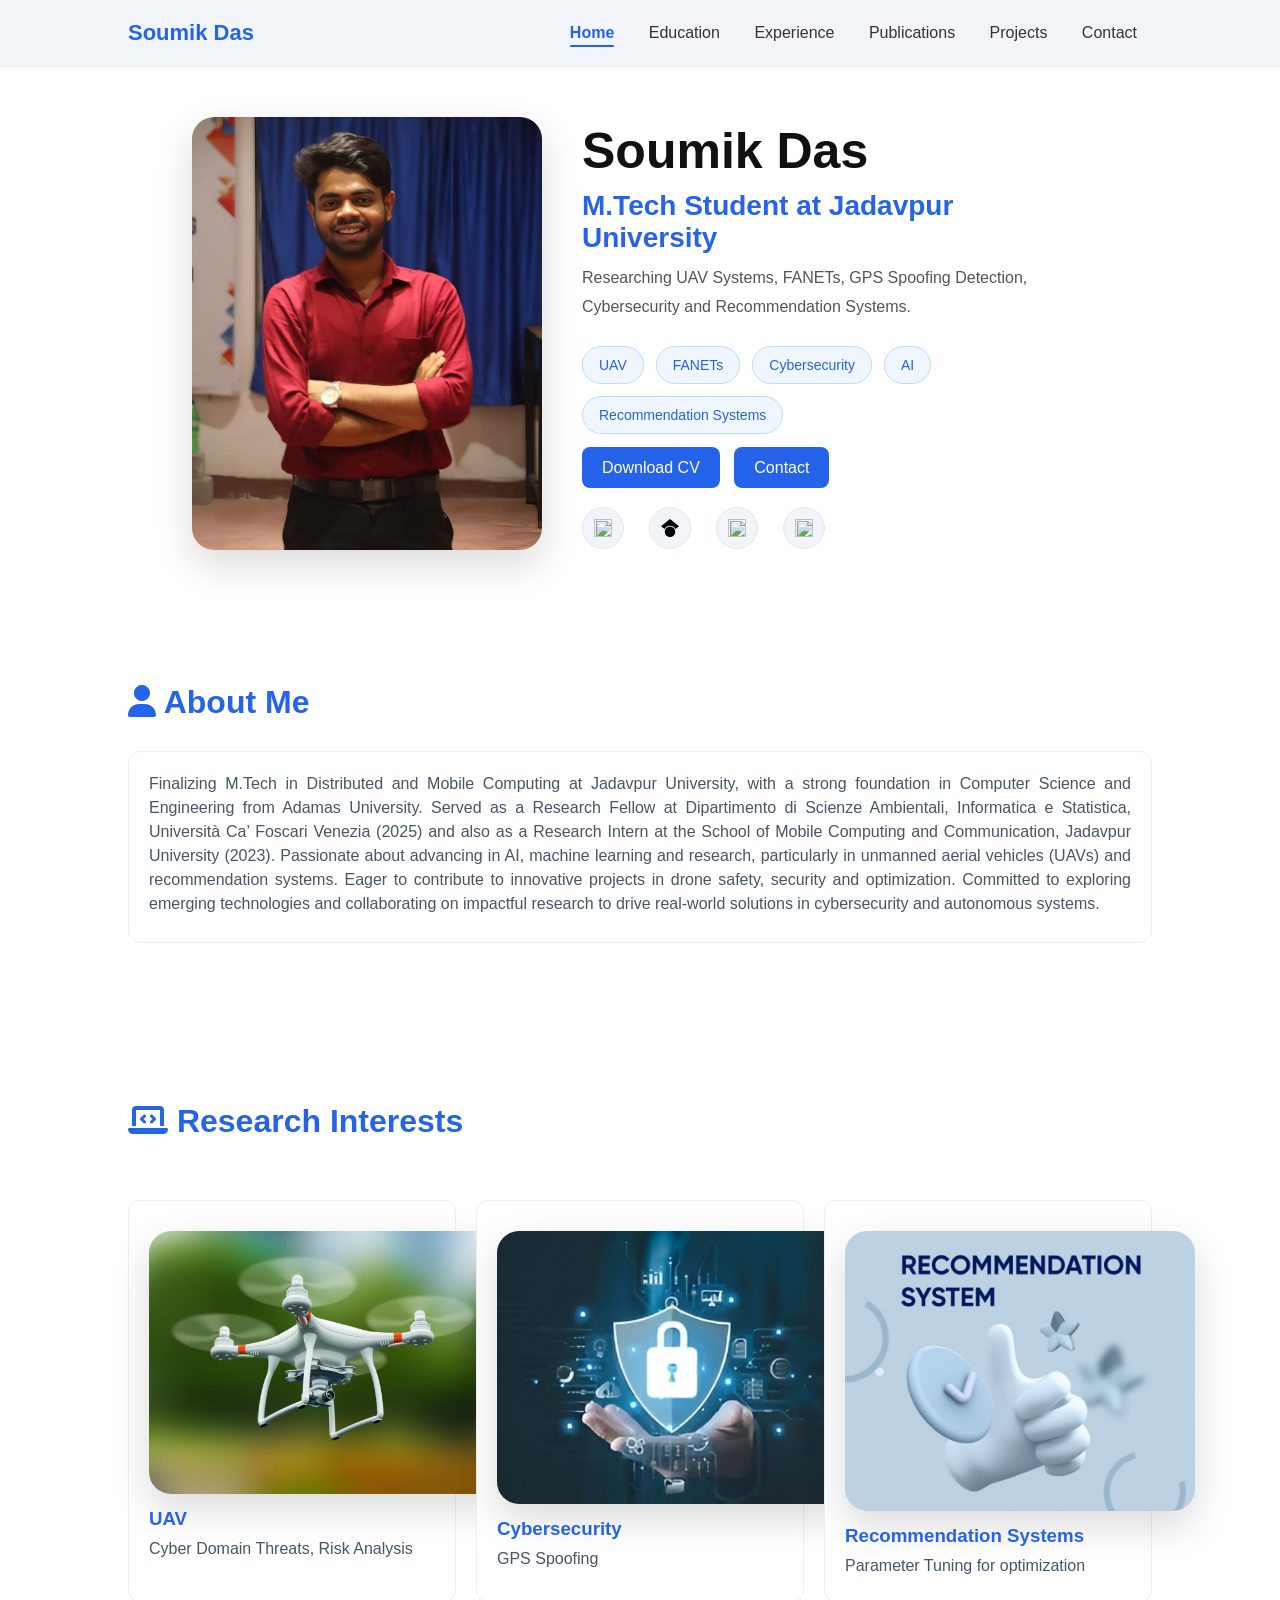
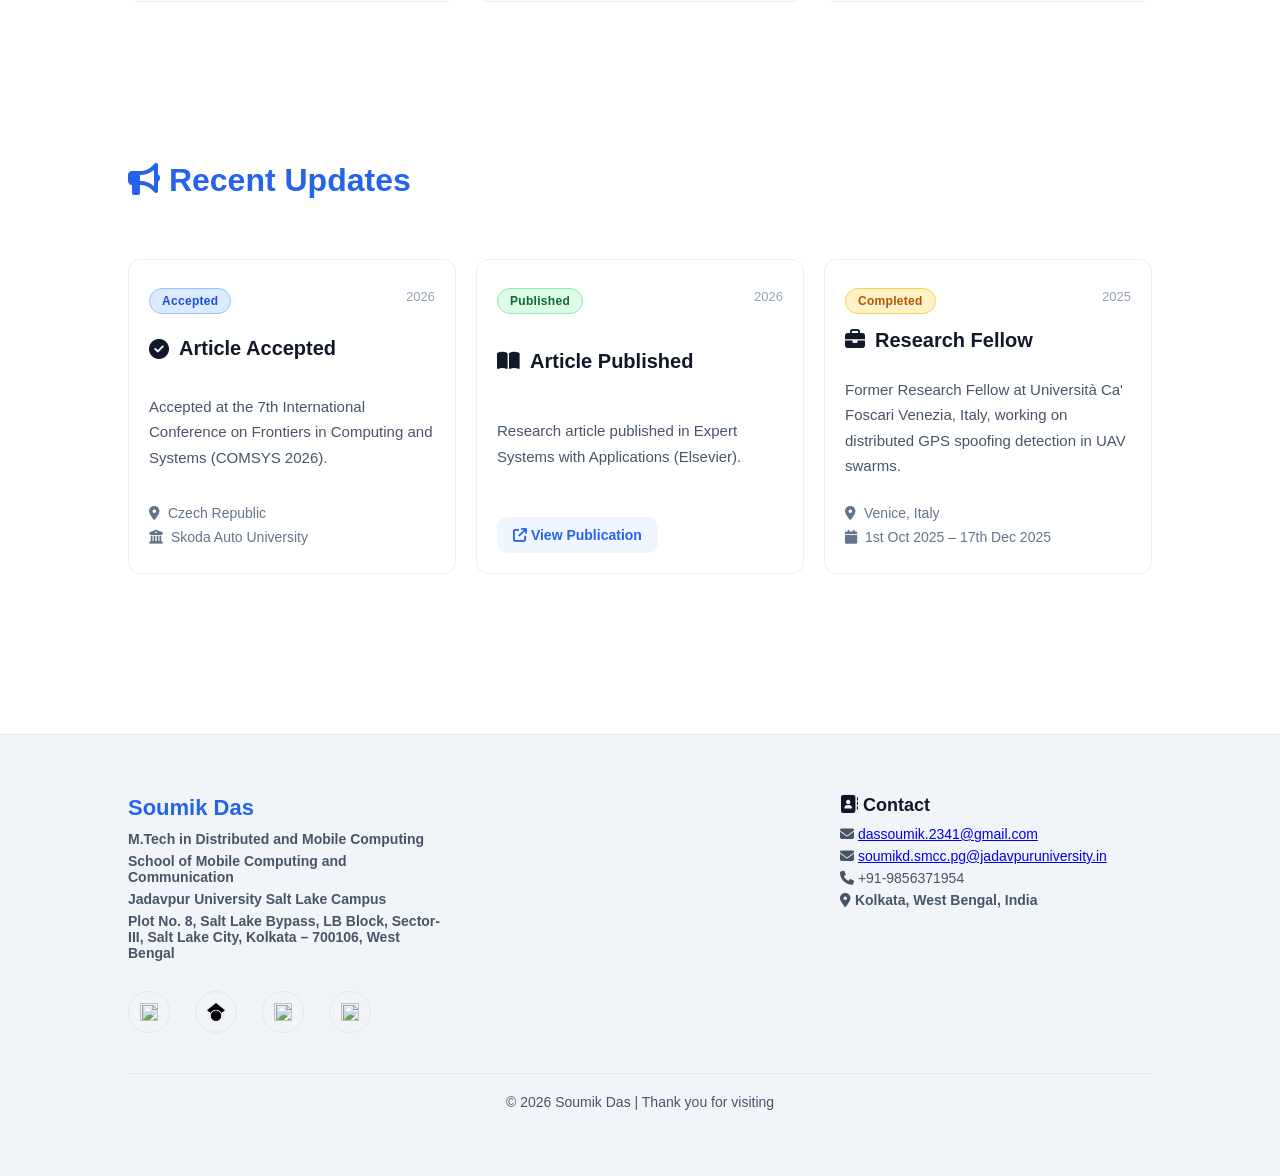
==== index.html @ 36a5b41f "Update index.html" ====
<!DOCTYPE html>
<html>
<head>
  <title>Home | Soumik Das</title>
  <link rel="stylesheet" href="style.css">
  <link rel="stylesheet" href="https://cdnjs.cloudflare.com/ajax/libs/font-awesome/6.5.2/css/all.min.css">
</head>
<body>



<nav>
  <div class="logo">Soumik Das</div>

  <!-- Hamburger -->
  <div class="hamburger" id="hamburger">
    <span></span>
    <span></span>
    <span></span>
  </div>

  <!-- Nav Links -->
  <div class="nav-links" id="navLinks">
    <a href="index.html" class="active">Home</a>
    <a href="education.html">Education</a>
    <a href="experience.html">Experience</a>
    <a href="publications.html">Publications</a>
    <a href="projects.html">Projects</a>
    <a href="contact.html">Contact</a>
  </div>
</nav>








<section class="hero">
  <div class="hero-image">
    <img src="Images/SOUMIK.jpeg" alt="IMAGE">
  </div>


  <div class="hero-text">
    <h1>Soumik Das</h1>

    <h2 class="hero-role">
      M.Tech Student at Jadavpur University
    </h2>

    <p class="hero-description">
      Researching UAV Systems, FANETs, GPS Spoofing Detection,
      Cybersecurity and Recommendation Systems.
    </p>

    <div class="hero-tags">
      <span>UAV</span>
      <span>FANETs</span>
      <span>Cybersecurity</span>
      <span>AI</span>
      <span>Recommendation Systems</span>
    </div>
    <!-- <br> -->
    <a class="btn primary" href="https://drive.google.com/file/d/1ahY45PlVmkX0dWUFSwiUEem96mVzzKE6/view?usp=drive_link" target="_blank">Download CV</a>
    <a class="btn primary" href="contact.html">Contact</a>


        <div class="social-icons">

            <a href="https://www.linkedin.com/in/soumik-das-1945b41ba" target="_blank">
              <img src="https://cdn.jsdelivr.net/gh/simple-icons/simple-icons/icons/linkedin.svg">
            </a>

            <a href="https://scholar.google.com/citations?user=dvn9dIUAAAAJ&hl=en" target="_blank">
              <img src="Images/googlescholar.svg">
            </a>

            <a href="https://orcid.org/0009-0008-9803-9275" target="_blank">
              <img src="https://cdn.jsdelivr.net/gh/simple-icons/simple-icons/icons/orcid.svg">
            </a>

            <a href="https://www.researchgate.net/profile/Soumik-Das-16?ev=prf_overview" target="_blank">
              <img src="https://cdn.jsdelivr.net/gh/simple-icons/simple-icons/icons/researchgate.svg">
            </a>

          </div>

    </div>
  </div>

</section>

<section class="section">

  <h2 class="title"><i class="fa-solid fa-user"></i> About Me</h2>

  <div class="card about-card">
    <p>
      Finalizing M.Tech in Distributed and Mobile Computing at Jadavpur University, with a strong foundation in Computer Science and Engineering from Adamas University. 
      Served as a Research Fellow at Dipartimento di Scienze Ambientali, Informatica e Statistica, Università Ca’ Foscari Venezia (2025) and also as a Research Intern at the School of Mobile Computing and Communication, Jadavpur University (2023). 
      Passionate about advancing in AI, machine learning and research, particularly in unmanned aerial vehicles (UAVs) and recommendation systems. 
      Eager to contribute to innovative projects in drone safety, security and optimization. 
      Committed to exploring emerging technologies and collaborating on impactful research to drive real-world solutions in cybersecurity and autonomous systems. 
    </p>
  </div>

</section>


<!-- RESEARCH HIGHLIGHT IMAGE SECTION -->
<section class="section">

  <h2 class="title"><i class="fa-solid fa-laptop-code"></i> Research Interests</h2>

  <div class="grid">

    <div class="card hero-image">
      <img src="Images/uav.jpg">
      <h3>UAV</h3>
      <p>Cyber Domain Threats, Risk Analysis</p>
    </div>

    <div class="card hero-image">
      <img src="Images/cybersecurity.jpg">
      <h3>Cybersecurity</h3>
      <p>GPS Spoofing</p>
    </div>

    <div class="card hero-image">
      <img src="Images/recommendation-systems-feature.jpg">
      <h3>Recommendation Systems</h3>
      <p>Parameter Tuning for optimization</p>
    </div>

  </div>

</section>


<!-- RECENT NEWS -->
<section class="section">

  <h2 class="title">
    <i class="fa-solid fa-bullhorn"></i>
    Recent Updates
  </h2>

  <div class="grid">

    <!-- ACCEPTED PAPER -->

    <div class="card update-card">

      <div class="update-top">
        <span class="status status-accepted">
          Accepted
        </span>

        <span class="update-date">
          2026
        </span>
      </div>

      <h3>
        <i class="fa-solid fa-circle-check"></i>
        Article Accepted
      </h3>

      <p class="update-text">
        Accepted at the 7th International Conference on
        Frontiers in Computing and Systems (COMSYS 2026).
      </p>

      <div class="update-meta">
        <p>
          <i class="fa-solid fa-location-dot"></i>
          Czech Republic
        </p>

        <p>
          <i class="fa-solid fa-building-columns"></i>
          Skoda Auto University
        </p>
      </div>

    </div>



    <!-- PUBLISHED PAPER -->

    <div class="card update-card">

      <div class="update-top">
        <span class="status status-published">
          Published
        </span>

        <span class="update-date">
          2026
        </span>
      </div>

      <h3>
        <i class="fa-solid fa-book-open"></i>
        Article Published
      </h3>

      <p class="update-text">
        Research article published in
        Expert Systems with Applications (Elsevier).
      </p>

      <a class="update-link"
         href="https://doi.org/10.1016/j.eswa.2026.132506"
         target="_blank">

         <i class="fa-solid fa-arrow-up-right-from-square"></i>
         View Publication

      </a>

    </div>



    <!-- RESEARCH FELLOW -->

    <div class="card update-card">

      <div class="update-top">
        <span class="status status-review">
          Completed
        </span>

        <span class="update-date">
          2025
        </span>
      </div>

      <h3>
        <i class="fa-solid fa-briefcase"></i>
        Research Fellow
      </h3>

      <p class="update-text">
        Former Research Fellow at Università Ca' Foscari Venezia, Italy,
        working on distributed GPS spoofing detection in UAV swarms.
      </p>

      <div class="update-meta">
        <p>
          <i class="fa-solid fa-location-dot"></i>
          Venice, Italy
        </p>

        <p>
          <i class="fa-solid fa-calendar"></i>
          1st Oct 2025 – 17th Dec 2025
        </p>
      </div>

    </div>

  </div>

</section>












<footer class="footer">

  <div class="footer-container">

    <!-- LEFT -->
    <div class="footer-left">
      <h3>Soumik Das</h3>
      <strong>
      <p>
        M.Tech in Distributed and Mobile Computing 
      </p>
      <p>School of Mobile Computing and Communication </p>
      <p>Jadavpur University Salt Lake Campus</p>
      <p>Plot No. 8, Salt Lake Bypass, LB Block, Sector-III, Salt Lake City, Kolkata – 700106, West Bengal</p>
      </strong>
      <div class="social-icons">

            <!-- LinkedIn -->
            <a href="https://www.linkedin.com/in/soumik-das-1945b41ba" target="_blank" title="LinkedIn">
                <img src="https://cdn.jsdelivr.net/gh/simple-icons/simple-icons/icons/linkedin.svg" width="18">
            </a>

            <!-- Google Scholar -->
            <a href="https://scholar.google.com/citations?user=dvn9dIUAAAAJ&hl=en" target="_blank" title="Google Scholar">
                <img src="Images/googlescholar.svg" width="18">
            </a>

            <!-- ORCID -->
            <a href="https://orcid.org/0009-0008-9803-9275" target="_blank" title="ORCID">
                <img src="https://cdn.jsdelivr.net/gh/simple-icons/simple-icons/icons/orcid.svg" width="18">
            </a>

            <!-- ResearchGate -->
            <a href="https://www.researchgate.net/profile/Soumik-Das-16?ev=prf_overview" target="_blank" title="ResearchGate">
                <img src="https://cdn.jsdelivr.net/gh/simple-icons/simple-icons/icons/researchgate.svg" width="18">
            </a>
        </div>
    </div>



    <!-- RIGHT -->
    <div class="footer-right">
       <h4><i class="fa-solid fa-address-book"></i> Contact</h4>
      <p>
        <b><i class="fa-solid fa-envelope"></i></b> <a href="mailto:dassoumik.2341@gmail.com">dassoumik.2341@gmail.com</a>         
      </p>
      <p>
        <b><i class="fa-solid fa-envelope"></i></b> <a href="mailto:soumikd.smcc.pg@jadavpuruniversity.in">soumikd.smcc.pg@jadavpuruniversity.in</a>        
      </p>
      <p><b><i class="fa-solid fa-phone"></i></b> +91-9856371954</p>
      <p><b><i class="fa-solid fa-location-dot"></i> Kolkata, West Bengal, India</b></p>
    </div>

  </div>

  <div class="footer-bottom">
    <p>© 2026 Soumik Das | Thank you for visiting</p>
  </div>

</footer>


<script src="script.js"></script>

</body>
</html>
---- style.css ----
*{
  margin:0;
  padding:0;
  box-sizing:border-box;
  font-family:'Inter',sans-serif;
}

body{
  background:#ffffff;
  color:#111;
}

html{
  scroll-behavior:smooth;
}


/* NAVBAR */

nav{
  display:flex;
  justify-content:space-between;
  align-items:center;
  padding:20px 10%;
  background:#f1f5f9;
  border-bottom:1px solid #eee;
  position:sticky;
  top:0;
  z-index:1000;
}

.logo{
  font-size:22px;
  font-weight:700;
  color:#2563eb;
}

nav a{
  margin:0 15px;
  text-decoration:none;
  color:#333;
  font-weight:500;
  position:relative;
  padding-bottom:6px;
  transition:0.3s;
}

nav a:hover{
  color:#2563eb;
}


/* ACTIVE PAGE */

nav a.active{
  color:#2563eb;
  font-weight:600;
}

/* UNDERLINE EFFECT */

nav a.active::after{
  content:'';
  position:absolute;
  left:0;
  bottom:0;
  width:100%;
  height:2px;
  background:#2563eb;
  border-radius:5px;
}




/* HERO */

.hero{
  display:flex;
  align-items:center;
  justify-content:space-between;
  padding:50px 15%;
  gap:40px;
}

/* HERO IMAGE */

.hero-image img{
  width:350px;
  border-radius:22px;
  box-shadow:0 15px 40px rgba(0,0,0,0.15);
  transition:0.4s;
}

.hero-image img:hover{
  transform:scale(1.02);
}


/* HERO IMPROVEMENTS */

.hero-role{
  color:#2563eb;
  margin:10px 0 15px;
  font-size:28px;
}

.hero-description{
  max-width:650px;
  color:#475569;
  line-height:1.8;
  margin-bottom:25px;
  font-size:16px;
}

/* RESEARCH TAGS */

.hero-tags{
  display:flex;
  flex-wrap:wrap;
  gap:12px;
  margin:25px 0;
}

.hero-tags span{
  background:#eff6ff;
  color:#2563eb;
  padding:10px 16px;
  border-radius:30px;
  font-size:14px;
  font-weight:500;
  border:1px solid #bfdbfe;
  transition:0.3s;
}

.hero-tags span:hover{
  background:#2563eb;
  color:white;
  transform:translateY(-2px);
}







/* cards images consistency */

.about-card p{
  text-align:justify;
  line-height:1.5;
  color:#475569;
  font-size:16px;
}



.card img{
  margin-bottom:10px;
  margin-top: 10px;
}
.hero h1{
  font-size:50px;
  color:#111;
}

.hero h2{
  color:#2563eb;
  margin:10px 0;
}

.hero p{
  max-width:500px;
  color:#555;
  margin-bottom:20px;
}

.btn{
  padding:12px 20px;
  border-radius:8px;
  text-decoration:none;
  margin-right:10px;
  width: fit-content;
}


.btn-send{
    
  margin-left: 15px;
}

.primary{
  background:#2563eb;
  color:#fff;
}

.secondary{
  border:2px solid #2563eb;
  color:#2563eb;
}

/* SECTIONS */

.section{
  padding:80px 10%;
}

.title{
  font-size:32px;
  margin-bottom:30px;
  color:#2563eb;
}

/* CARDS */

.grid{
  display:grid;
  grid-template-columns:repeat(auto-fit,minmax(250px,1fr));
  gap:20px;
}

.card{
  margin-top: 30px;
  padding:20px;
  border:1px solid #eee;
  border-radius:12px;
  background:#fff;
  transition:0.3s;
  position:relative;
  z-index:1;
  width: auto;
}

.card:hover{
  box-shadow:0 10px 30px rgba(0,0,0,0.08);
  transform:translateY(-5px);
  z-index:2; /* keeps hover above siblings but below navbar */
}

.card h2{
  color:#111;
  margin-bottom:8px;
}

.card h3{
  color:#2563eb;
  margin-bottom:10px;
}

.card p{
  margin-bottom:6px;
  color:#475569;
}

.card ul li{
  margin-bottom:5px;
}

.card a{
  display:inline-block;
  margin-top:6px;
  text-decoration:none;
  font-size:14px;
}

.card a:hover{
  text-decoration:underline;
}






/* COLLAPSIBLE EDUCATION DETAILS */

.edu-details{
  margin-top:15px;
}

.collapse-btn{
  width:100%;
  background:#f8fafc;
  border:1px solid #e2e8f0;
  border-radius:10px;
  padding:14px 18px;
  cursor:pointer;
  font-size:15px;
  font-weight:600;
  color:#2563eb;

  display:flex;
  justify-content:space-between;
  align-items:center;

  transition:0.3s;
}

.collapse-btn:hover{
  background:#eff6ff;
}

.collapse-content{
  display:none;
  margin-top:12px;
  padding:18px;
  border:1px solid #e2e8f0;
  border-radius:12px;
  background:#ffffff;
  line-height:1.8;
}

.collapse-content p{
  margin-bottom:12px;
  color:#475569;
}













/* RESEARCH METRICS */

.metrics-bar{
  display:grid;
  grid-template-columns:repeat(auto-fit,minmax(180px,1fr));
  gap:20px;
  margin-bottom:40px;
}

.metric-card{
  background:#ffffff;
  border:1px solid #e5e7eb;
  border-radius:14px;
  padding:30px 20px;
  text-align:center;
  transition:0.3s;
}

.metric-card:hover{
  transform:translateY(-5px);
  box-shadow:0 10px 30px rgba(0,0,0,0.08);
}

.metric-card h2{
  font-size:36px;
  color:#2563eb;
  margin-bottom:10px;
}

.metric-card p{
  color:#475569;
  font-size:15px;
  font-weight:500;
}


/* METRICS TITLE */

.metrics-title{
  font-size:28px;
  color:#2563eb;
  margin-bottom:25px;
  display:flex;
  align-items:center;
  gap:10px;
}

.metrics-title i{
  font-size:24px;
}








/* FOOTER */

.footer{
  background:#f1f5f9; /* soft academic grey-blue */
  border-top:1px solid #e2e8f0;
  padding:60px 10%;
  margin-top:80px;
}

.footer-container{
  display:grid;
  grid-template-columns:repeat(auto-fit,minmax(250px,1fr));
  gap:400px;
}

.footer h3{
  font-size:22px;
  color:#2563eb;
  margin-bottom:10px;
}

.footer h4{
  font-size:18px;
  margin-bottom:10px;
  color:#0f172a;
}

.footer p{
  color:#475569;
  margin-bottom:6px;
  font-size:14px;
}

/* SOCIAL ICONS */

.social-icons{
  display:flex;
  gap:15px;
  margin-top:30px;
}

.social-icons a{
  display:inline-flex;
  align-items:center;
  justify-content:center;
  width:42px;
  height:42px;
  border-radius:50%;
  background:#f1f5f9;
  margin-right:10px;
  transition:0.3s;
}

.social-icons a:hover{
  transform:translateY(-4px);
  background:#e2e8f0;
}

.social-icons img{
  width:18px;
  height:18px;
  filter: grayscale(20%);
}


/* BOTTOM BAR */

.footer-bottom{
  text-align:center;
  margin-top:40px;
  padding-top:20px;
  border-top:1px solid #e2e8f0;
  color:#64748b;
  font-size:13px;
}




/* =======================
   CONTACT PAGE LAYOUT (FULL HEIGHT FIXED)
======================= */

.contact-grid{
  display:grid;
  grid-template-columns:1fr 2fr;
  gap:40px;

  /* 🔥 FIX: full page coverage */
  width:100%;
  min-height:calc(100vh - 140px);
  align-items:stretch;
}

/* LEFT PANEL */
.contact-left{
  background:#f8fafc;
  padding:20px;
  border-radius:12px;
  border:1px solid #e5e7eb;
  height:100%;
}

.contact-left h2{
  color:#2563eb;
  margin-bottom:20px;
}

.contact-left h3{
  margin-top:25px;
  margin-bottom:10px;
  color:#0f172a;
}

.contact-left p{
  margin-bottom:8px;
  color:#475569;
  font-size:14px;
}

/* RIGHT PANEL */
.contact-right{
  height:100%;
  display:flex;
  flex-direction:column;
}

.contact-right h2{
  color:#2563eb;
  margin-bottom:15px;
}

/* FORM BOX */
.form-box{
  background: #f8fafc;
  border:1px solid #e5e7eb;
  border-radius:12px;
  overflow:hidden;
  box-shadow:0 10px 30px rgba(0,0,0,0.05);
  padding: 20px;
  /* 🔥 FIX: full height alignment */
  flex:1;
  min-height:650px;
}

.form-box iframe{
  width:100%;
  height:100%;
  border:none;
}

/* =======================
   SOCIAL ICONS (GLOBAL FIX)
======================= */

.social-icons{
  display:flex;
  gap:15px;
  margin-top:30px;
  flex-wrap:wrap;
}

.social-icons a{
  display:inline-flex;
  align-items:center;
  justify-content:center;
  width:42px;
  height:42px;
  border-radius:50%;
  background:#f1f5f9;
  transition:0.3s;
  border:1px solid #e2e8f0;
}

.social-icons a:hover{
  transform:translateY(-4px);
  background:#e2e8f0;
}

.social-icons img{
  width:18px;
  height:18px;
  filter: grayscale(20%);
}








ol li{
  margin-bottom:15px;
}

ol li b{
  color:#111;
}

ol li i{
  color:#0f172a;
}













/* CONTACT FORM */

.contact-form{
  display:flex;
  flex-direction:column;
  gap:18px;
}

.form-group{
  display:flex;
  flex-direction:column;
  padding: 15px;
}

.form-group label{
  margin-bottom:8px;
  font-weight:500;
  color:#111827;
}

.form-group input,
.form-group textarea{
  padding:14px;
  border:1px solid #d1d5db;
  border-radius:10px;
  font-size:14px;
  outline:none;
  transition:0.3s;
  background:#fff;
}

.form-group input:focus,
.form-group textarea:focus{
  border-color:#2563eb;
  box-shadow:0 0 0 3px rgba(37,99,235,0.1);
}

textarea{
  resize:none;
}



/* THANK YOU PAGE */

.thankyou-section{
  min-height:80vh;
  display:flex;
  align-items:center;
  justify-content:center;
}

.thankyou-card{
  background:#ffffff;
  border:1px solid #e5e7eb;
  border-radius:18px;
  padding:60px 40px;
  text-align:center;
  max-width:600px;
  width:100%;
  box-shadow:0 10px 30px rgba(0,0,0,0.06);
}

.thankyou-card i{
  font-size:70px;
  color:#2563eb;
  margin-bottom:20px;
}

.thankyou-card h1{
  font-size:36px;
  margin-bottom:15px;
  color:#111827;
}

.thankyou-card p{
  color:#475569;
  line-height:1.8;
  margin-bottom:30px;
}








/* PUBLICATION STATUS BADGES */

.status{
  display:inline-block;
  margin-top:8px;
  padding:5px 12px;
  border-radius:20px;
  font-size:12px;
  font-weight:600;
  letter-spacing:0.3px;
}



/* Published */
.status-published{
  background:#dcfce7;
  color:#166534;
  border:1px solid #86efac;
}

/* Accepted */
.status-accepted{
  background:#dbeafe;
  color:#1d4ed8;
  border:1px solid #93c5fd;
}

/* Under Review */
.status-review{
  background:#fef3c7;
  color:#b45309;
  border:1px solid #fcd34d;
}

/* Rejected / Optional */
.status-rejected{
  background:#fee2e2;
  color:#b91c1c;
  border:1px solid #fca5a5;
}









/* RECENT UPDATE CARDS */

.update-card{
  display:flex;
  flex-direction:column;
  justify-content:space-between;
  gap:15px;
}

.update-top{
  display:flex;
  justify-content:space-between;
  align-items:center;
}

.update-date{
  font-size:13px;
  color:#94a3b8;
  font-weight:500;
}

.update-card h3{
  display:flex;
  align-items:center;
  gap:10px;
  color:#111827;
  font-size:20px;
}

.update-text{
  color:#475569;
  line-height:1.7;
  font-size:15px;
}

.update-meta{
  margin-top:5px;
}

.update-meta p{
  display:flex;
  align-items:center;
  gap:8px;
  margin-bottom:8px;
  color:#64748b;
  font-size:14px;
}

.update-link{
  display:inline-flex;
  align-items:center;
  gap:8px;
  width:fit-content;
  margin-top:10px;
  padding:10px 16px;
  border-radius:10px;
  background:#eff6ff;
  color:#2563eb;
  font-weight:600;
  text-decoration:none;
  transition:0.3s;
}

.update-link:hover{
  background:#2563eb;
  color:white;
}



















/* =========================================
   RESPONSIVE NAVBAR + HAMBURGER
========================================= */

.hamburger{
  display:none;
  flex-direction:column;
  cursor:pointer;
  gap:5px;
  z-index:2000;
}

.hamburger span{
  width:28px;
  height:3px;
  background:#111;
  border-radius:10px;
  transition:0.3s;
}

/* ANIMATION */

.hamburger.active span:nth-child(1){
  transform:rotate(45deg) translate(5px, 6px);
}

.hamburger.active span:nth-child(2){
  opacity:0;
}

.hamburger.active span:nth-child(3){
  transform:rotate(-45deg) translate(5px, -6px);
}



/* =========================================
   MOBILE VIEW
========================================= */

/* @media(max-width: 1100px){

  nav{
    padding:18px 6%;
  }

  .hamburger{
    display:flex;
  }

  .nav-links{
    position:absolute;
    top:100%;
    left:0;
    width:100%;
    background:#ffffff;

    display:flex;
    flex-direction:column;
    align-items:center;
    gap:25px;

    padding:30px 0;

    border-top:1px solid #e5e7eb;
    box-shadow:0 10px 30px rgba(0,0,0,0.08);

    opacity:0;
    visibility:hidden;
    transform:translateY(-15px);

    transition:0.3s;
  }

  .nav-links.active{
    opacity:1;
    visibility:visible;
    transform:translateY(0);
  }

  .nav-links a{
    margin:0;
    font-size:16px;
  }



  /* HERO SECTION */

  /* .hero{
    flex-direction:column;
    text-align:center;
    padding:50px 8%;
  }

  .hero-image img{
    width:280px;
  }

  .hero h1{
    font-size:38px;
  }

  .hero-role{
    font-size:22px;
  }

  .hero-description{
    max-width:100%;
  }

  .hero-tags{
    justify-content:center;
  }

  .social-icons{
    justify-content:center;
  } */



  /* SECTION */

  /* .section{
    padding:60px 8%;
  }

  .title{
    font-size:28px;
  } */



  /* CONTACT PAGE */

  /* .contact-grid{
    grid-template-columns:1fr;
  }

  .form-box{
    min-height:500px;
  } */



  /* FOOTER */

  /* .footer{
    padding:50px 8%;
  }

  .footer-container{
    gap:200px;
  }



  .grid{
  display: flex;
  flex-direction: column;
  grid-template-columns:repeat(auto-fit,minmax(250px,1fr));
  gap:20px;
 } */

/* } */



/* =========================================
   SMALL MOBILE DEVICES
========================================= */

/* @media(max-width: 576px){

  .hero-image img{
    width:220px;
  }

  .hero h1{
    font-size:32px;
  }

  .hero-role{
    font-size:18px;
  }

  .btn{
    display:block;
    width:100%;
    margin-bottom:12px;
    text-align:center;
  }

  .hero-tags span{
    font-size:12px;
    padding:8px 14px;
  }

  .card{
    padding:18px;
  }

  .title{
    font-size:24px;
  }

} */
 













/* =========================================
   MOBILE VIEW
========================================= */

@media(max-width: 1100px){

  /* NAVBAR */

  nav{
    padding:18px 6%;
  }

  .hamburger{
    display:flex;
  }

  .nav-links{
    position:absolute;
    top:100%;
    left:0;
    width:100%;
    background:#ffffff;

    display:flex;
    flex-direction:column;
    align-items:center;
    gap:25px;

    padding:30px 0;

    border-top:1px solid #e5e7eb;
    box-shadow:0 10px 30px rgba(0,0,0,0.08);

    opacity:0;
    visibility:hidden;
    transform:translateY(-15px);

    transition:0.3s;
  }

  .nav-links.active{
    opacity:1;
    visibility:visible;
    transform:translateY(0);
    background-color:#f1f5f9;
  }

  .nav-links a{
    margin:0;
    font-size:25px;
  }

  .logo{
    font-size:40px;
  }



  /* HERO SECTION */

  .hero{
    flex-direction:column;
    text-align:center;
    padding:50px 8%;
  }

  .hero-image img{
    width: 500px;
    max-width:100%;
  }

  .hero h1{
    font-size:50px;
  }

  .hero-role{
    font-size:30px;
  }

  .hero-description{
    max-width:100%;
    font-size:18px;
    line-height:1.7;
  }

  .hero p{
    max-width:100%;
    margin-bottom:20px;
  }

  .hero-tags{
    justify-content:center;
    gap:10px;
  }

  .hero-tags span{
    font-size:16px;
    padding:8px 14px;
  }


  body h3,a{
    font-size: 20px;
  }

 .card p, .section p{
  font-size: 20px;
 }



  /* SOCIAL ICONS */

  .social-icons{
    justify-content:center;
    gap:18px;
    flex-wrap:wrap;
  }

  .social-icons a{
    width:58px;
    height:58px;
  }

  .social-icons img{
    width:28px;
    height:28px;
  }



  /* BUTTONS */

  .btn{
    margin-bottom:12px;
    text-align:center;
  }



  /* SECTIONS */

  .section{
    padding:60px 8%;
  }

  .title{
    font-size:28px;
  }



  /* GRID */

  .grid{
    display:flex;
    flex-direction:column;
    gap:20px;
  }


  .card img{
    width: 100%;
  }



  /* CONTACT PAGE */

  .contact-grid{
    /* grid-template-columns:1fr; */
    min-height: fit-content;
    display: flex;
    flex-direction: column;
    gap:30px;
  }

  .form-box{
    min-height:500px;
  }



  /* FOOTER */

  .footer{
    padding:50px 8%;
  }

  .footer-container{
    grid-template-columns:1fr;
    gap:30px;
  }

  .footer h3{
    font-size:24px;
  }

  .footer h4{
    font-size:20px;
  }

  .footer p{
    font-size:18px;
    line-height:1.7;
  }


  .footer-bottom{
    margin-top:30px;
    text-align:center;
  }

  .contact-left{
    height: max-content;
  }

}
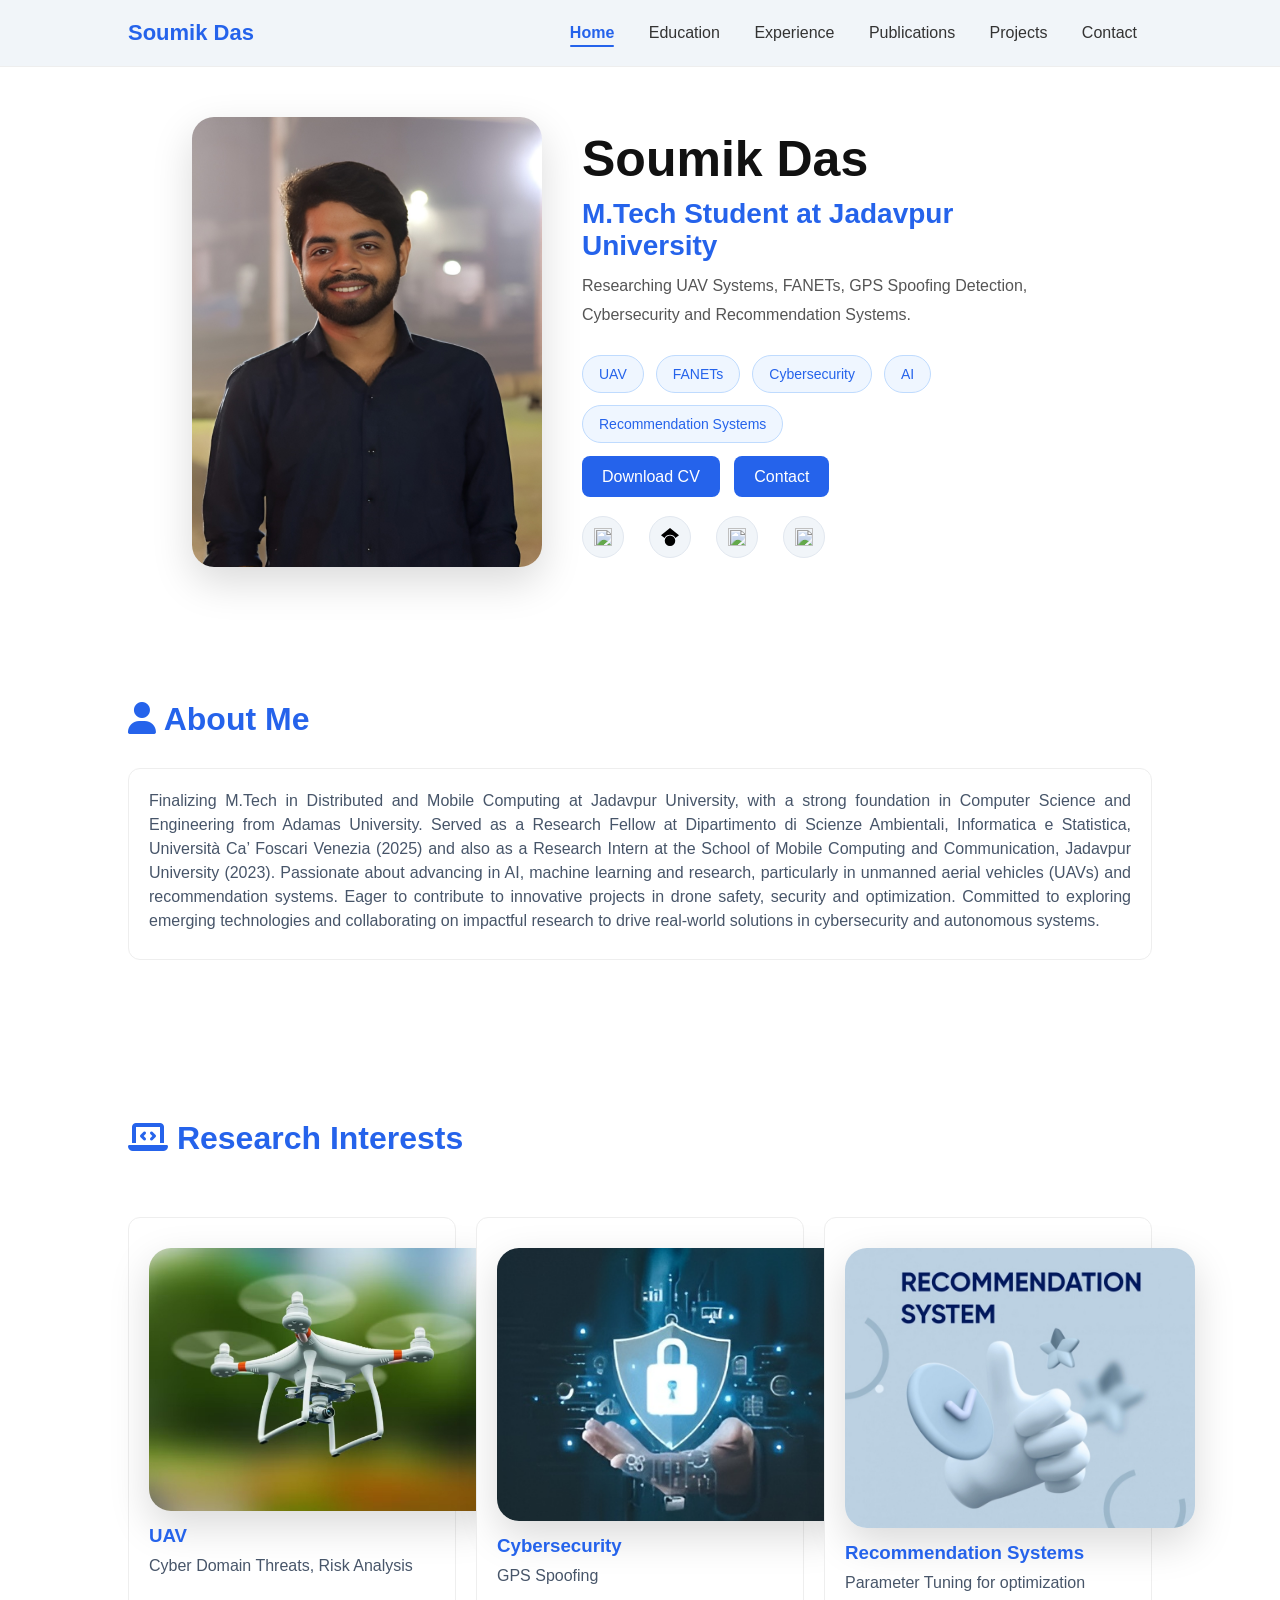
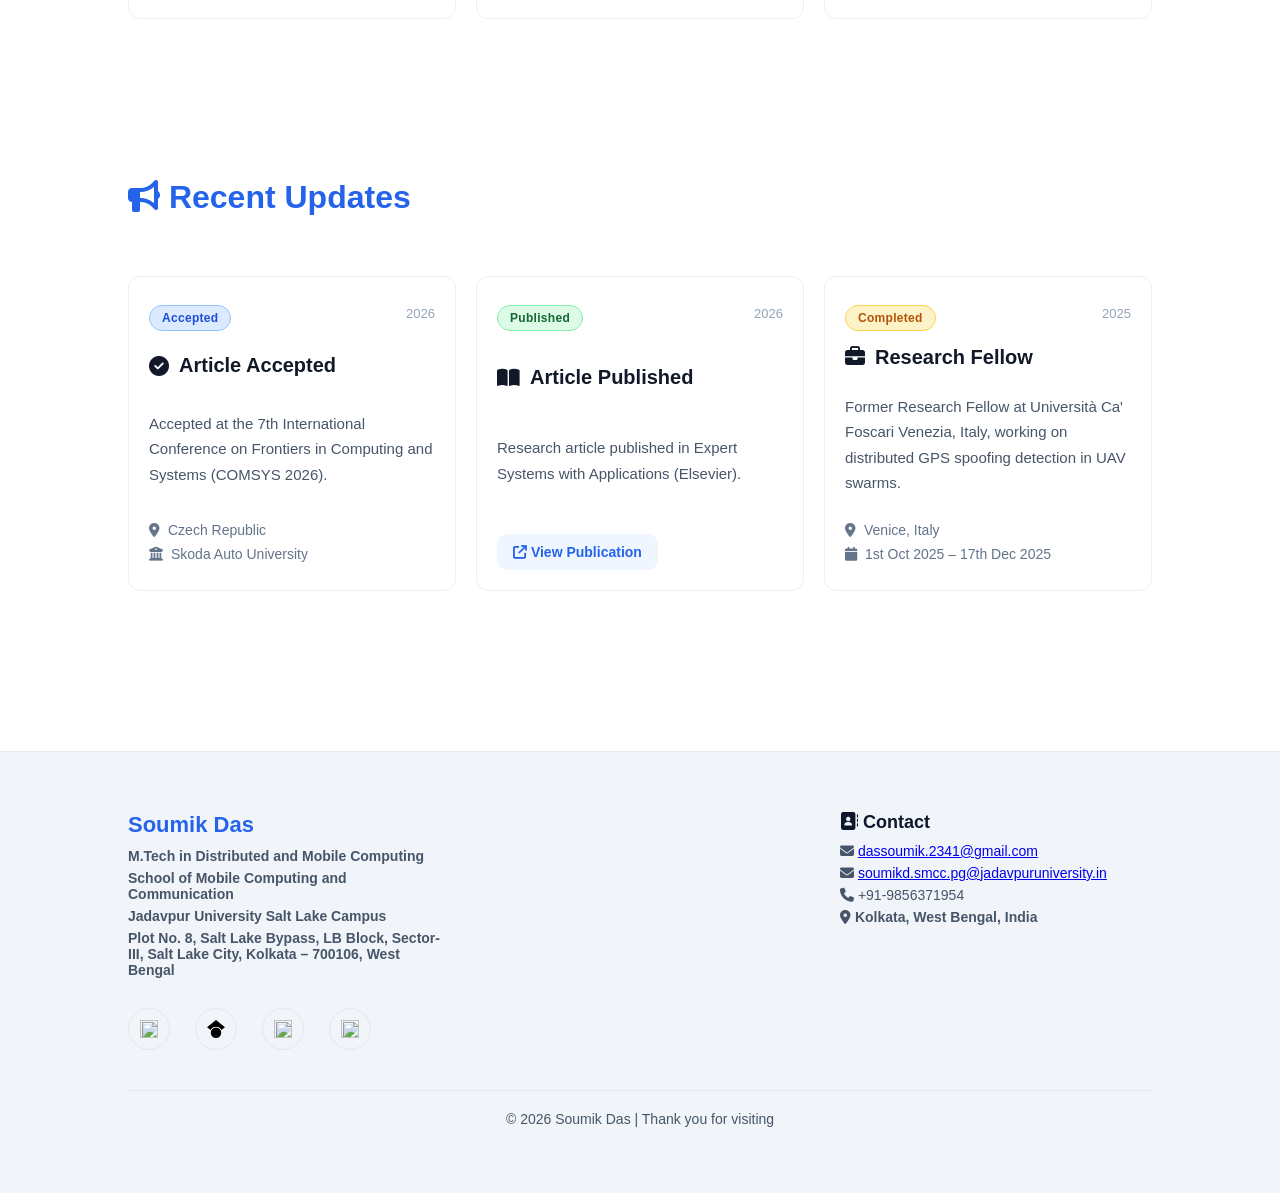
==== commit 5bda27b7: "Update index.html" ====
--- a/index.html
+++ b/index.html
@@ -39,7 +39,7 @@
 
 <section class="hero">
   <div class="hero-image">
-    <img src="Images/SOUMIK.jpeg" alt="IMAGE">
+    <img src="Images/soumik_img.jpg" alt="IMAGE">
   </div>
 
 
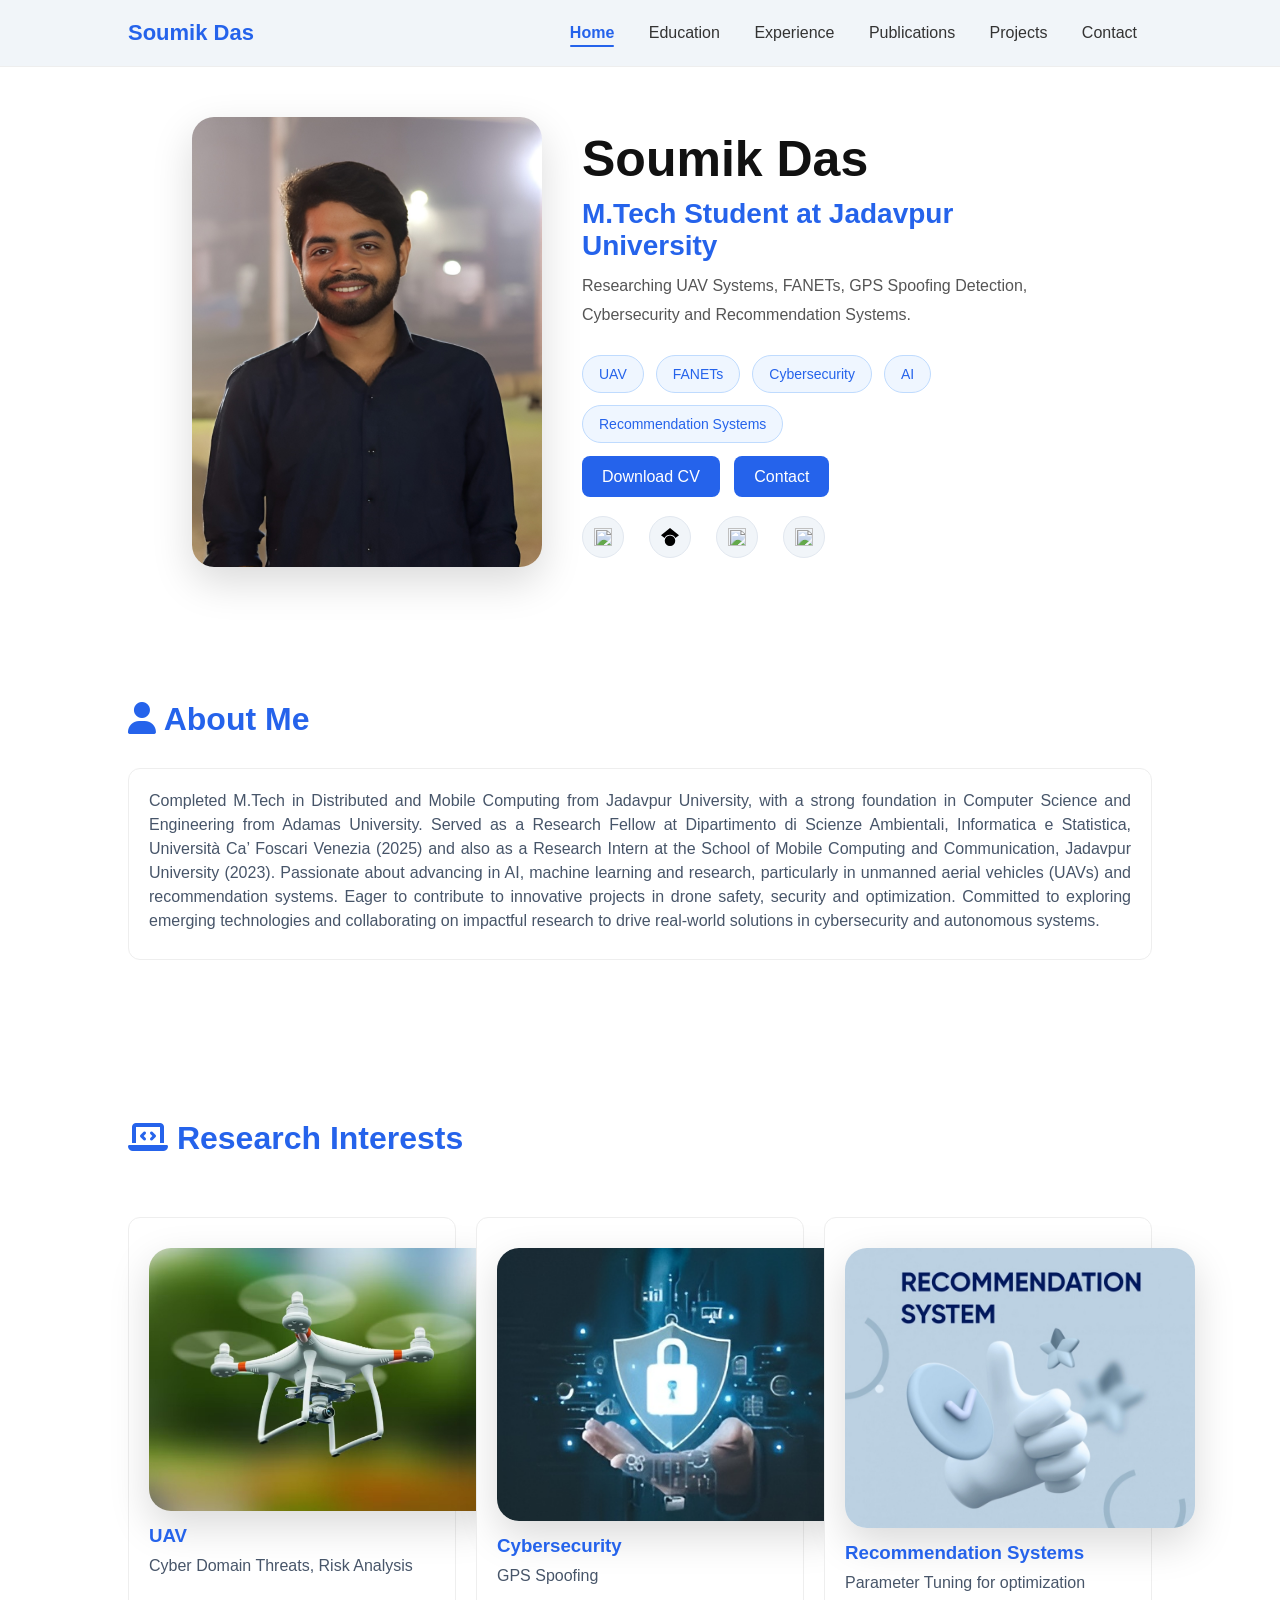
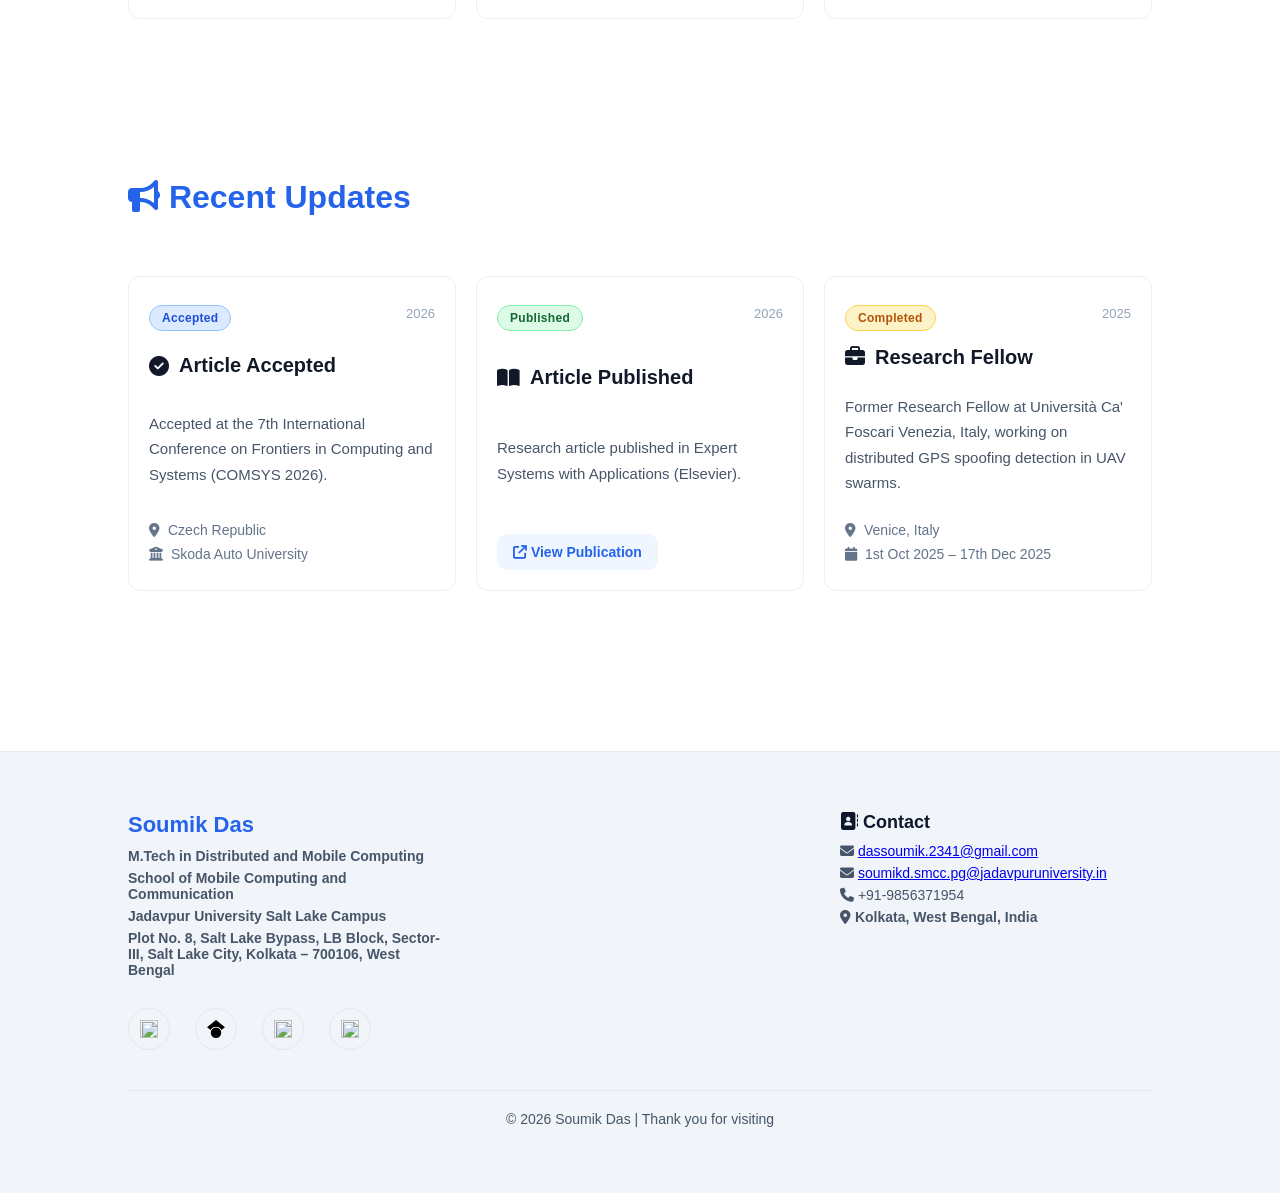
==== commit ec67ef45: "Update index.html" ====
--- a/index.html
+++ b/index.html
@@ -98,7 +98,7 @@
 
   <div class="card about-card">
     <p>
-      Finalizing M.Tech in Distributed and Mobile Computing at Jadavpur University, with a strong foundation in Computer Science and Engineering from Adamas University. 
+      Completed M.Tech in Distributed and Mobile Computing from Jadavpur University, with a strong foundation in Computer Science and Engineering from Adamas University. 
       Served as a Research Fellow at Dipartimento di Scienze Ambientali, Informatica e Statistica, Università Ca’ Foscari Venezia (2025) and also as a Research Intern at the School of Mobile Computing and Communication, Jadavpur University (2023). 
       Passionate about advancing in AI, machine learning and research, particularly in unmanned aerial vehicles (UAVs) and recommendation systems. 
       Eager to contribute to innovative projects in drone safety, security and optimization. 
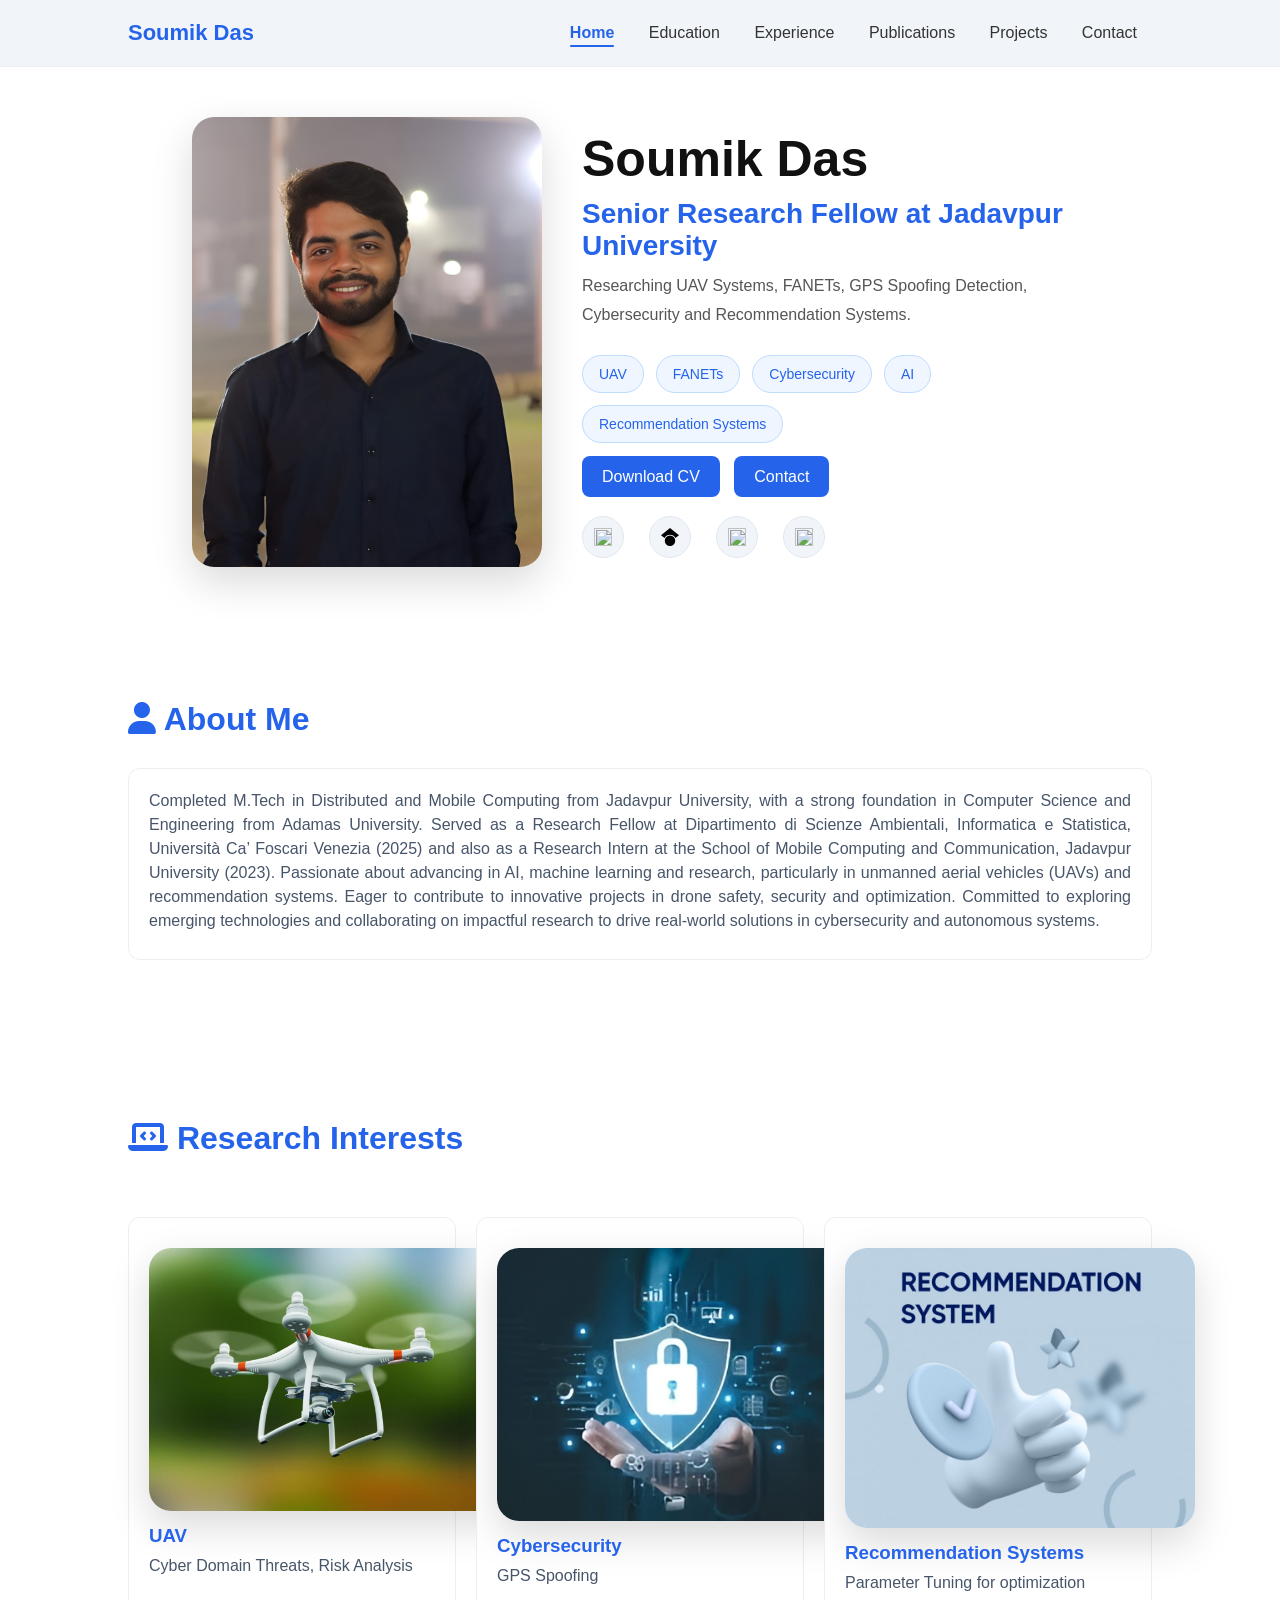
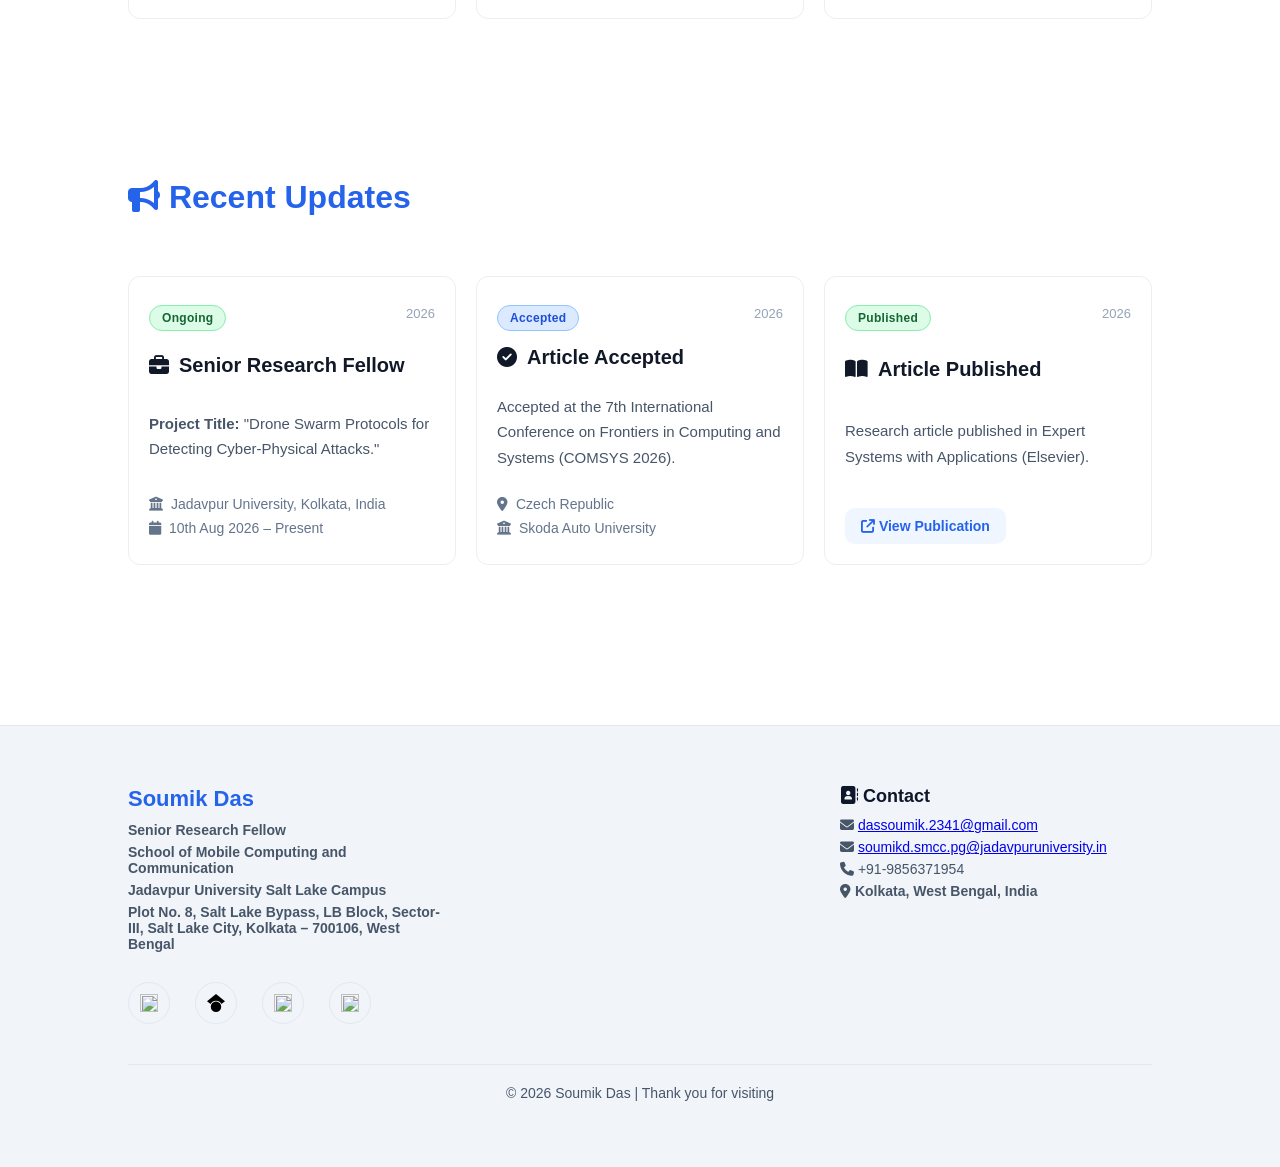
==== commit 537161fe: "Update index.html" ====
--- a/index.html
+++ b/index.html
@@ -47,7 +47,7 @@
     <h1>Soumik Das</h1>
 
     <h2 class="hero-role">
-      M.Tech Student at Jadavpur University
+      Senior Research Fellow at Jadavpur University
     </h2>
 
     <p class="hero-description">
@@ -63,7 +63,7 @@
       <span>Recommendation Systems</span>
     </div>
     <!-- <br> -->
-    <a class="btn primary" href="https://drive.google.com/file/d/1ahY45PlVmkX0dWUFSwiUEem96mVzzKE6/view?usp=drive_link" target="_blank">Download CV</a>
+    <a class="btn primary" href="https://drive.google.com/file/d/1yKjWNXrWvejfSBmdBpAhlICGBJGS-5mn/view?usp=drive_link" target="_blank">Download CV</a>
     <a class="btn primary" href="contact.html">Contact</a>
 
 
@@ -149,6 +149,52 @@
 
   <div class="grid">
 
+  
+
+      <!-- RESEARCH FELLOW -->
+
+    <div class="card update-card">
+
+      <div class="update-top">
+        <span class="status status-published">
+          Ongoing
+        </span>
+
+        <span class="update-date">
+          2026
+        </span>
+      </div>
+
+      <h3>
+        <i class="fa-solid fa-briefcase"></i>
+        Senior Research Fellow
+      </h3>
+
+      <p class="update-text">
+        <b>Project Title:</b> "Drone Swarm Protocols for Detecting Cyber-Physical Attacks."
+      </p>
+
+      <div class="update-meta">
+        <!-- <p>
+          <i class="fa-solid fa-location-dot"></i>
+          Kolkata, India
+        </p> -->
+
+        <p>
+          <i class="fa-solid fa-building-columns"></i>
+          Jadavpur University, Kolkata, India
+        </p>
+
+        <p>
+          <i class="fa-solid fa-calendar"></i>
+          10th Aug 2026 – Present
+        </p>
+      </div>
+
+    </div>
+
+
+
     <!-- ACCEPTED PAPER -->
 
     <div class="card update-card">
@@ -226,48 +272,11 @@
 
 
 
-    <!-- RESEARCH FELLOW -->
-
-    <div class="card update-card">
-
-      <div class="update-top">
-        <span class="status status-review">
-          Completed
-        </span>
-
-        <span class="update-date">
-          2025
-        </span>
-      </div>
-
-      <h3>
-        <i class="fa-solid fa-briefcase"></i>
-        Research Fellow
-      </h3>
-
-      <p class="update-text">
-        Former Research Fellow at Università Ca' Foscari Venezia, Italy,
-        working on distributed GPS spoofing detection in UAV swarms.
-      </p>
-
-      <div class="update-meta">
-        <p>
-          <i class="fa-solid fa-location-dot"></i>
-          Venice, Italy
-        </p>
-
-        <p>
-          <i class="fa-solid fa-calendar"></i>
-          1st Oct 2025 – 17th Dec 2025
-        </p>
-      </div>
-
-    </div>
+
 
   </div>
 
 </section>
-
 
 
 
@@ -288,7 +297,7 @@
       <h3>Soumik Das</h3>
       <strong>
       <p>
-        M.Tech in Distributed and Mobile Computing 
+        Senior Research Fellow 
       </p>
       <p>School of Mobile Computing and Communication </p>
       <p>Jadavpur University Salt Lake Campus</p>
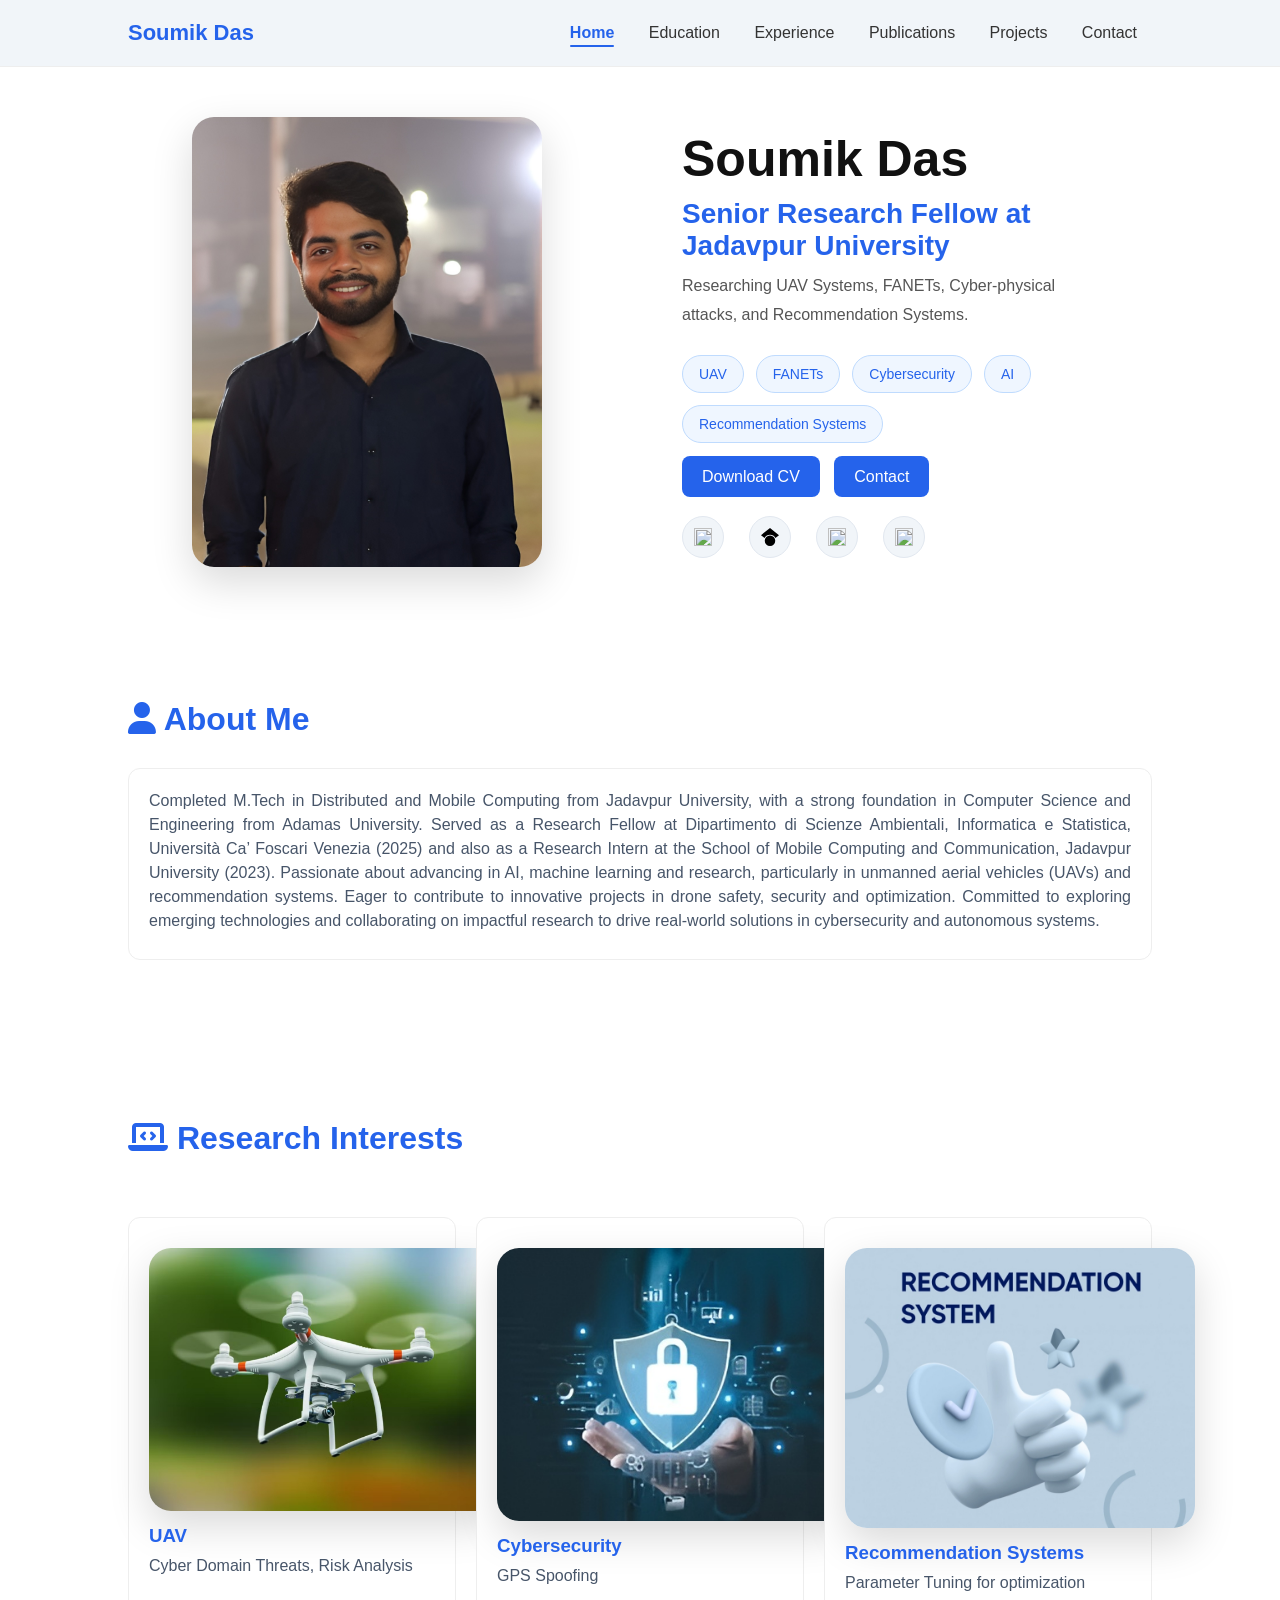
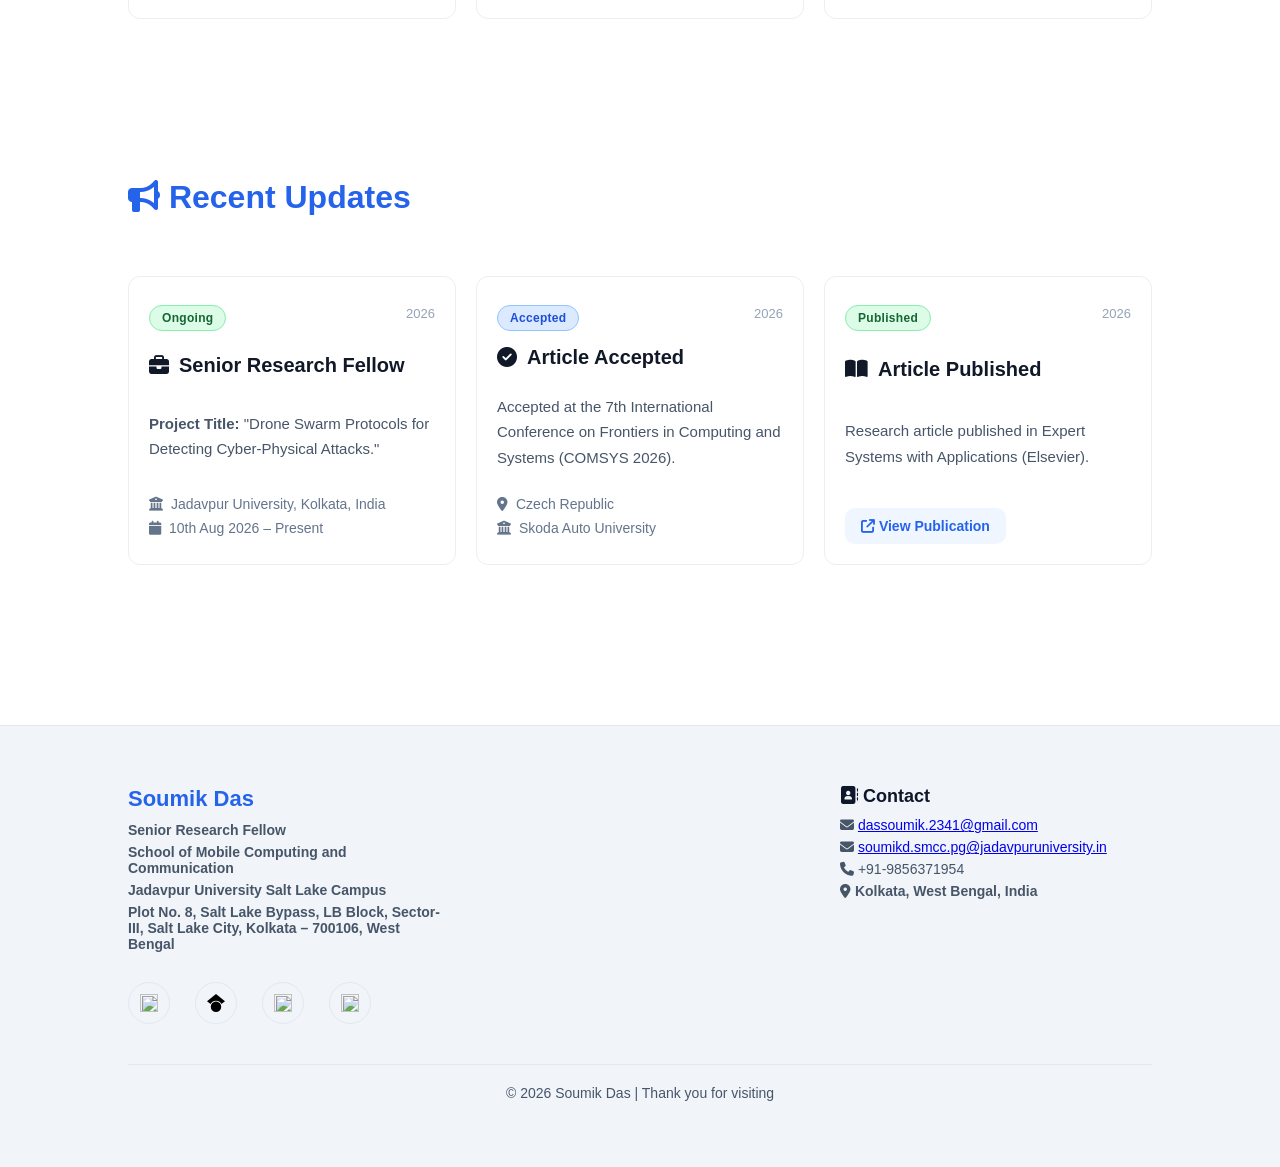
==== commit 771c48b0: "Update index.html" ====
--- a/index.html
+++ b/index.html
@@ -51,8 +51,7 @@
     </h2>
 
     <p class="hero-description">
-      Researching UAV Systems, FANETs, GPS Spoofing Detection,
-      Cybersecurity and Recommendation Systems.
+      Researching UAV Systems, FANETs, Cyber-physical attacks, and Recommendation Systems.
     </p>
 
     <div class="hero-tags">
--- a/style.css
+++ b/style.css
@@ -80,7 +80,7 @@
   align-items:center;
   justify-content:space-between;
   padding:50px 15%;
-  gap:40px;
+  gap:140px;
 }
 
 /* HERO IMAGE */
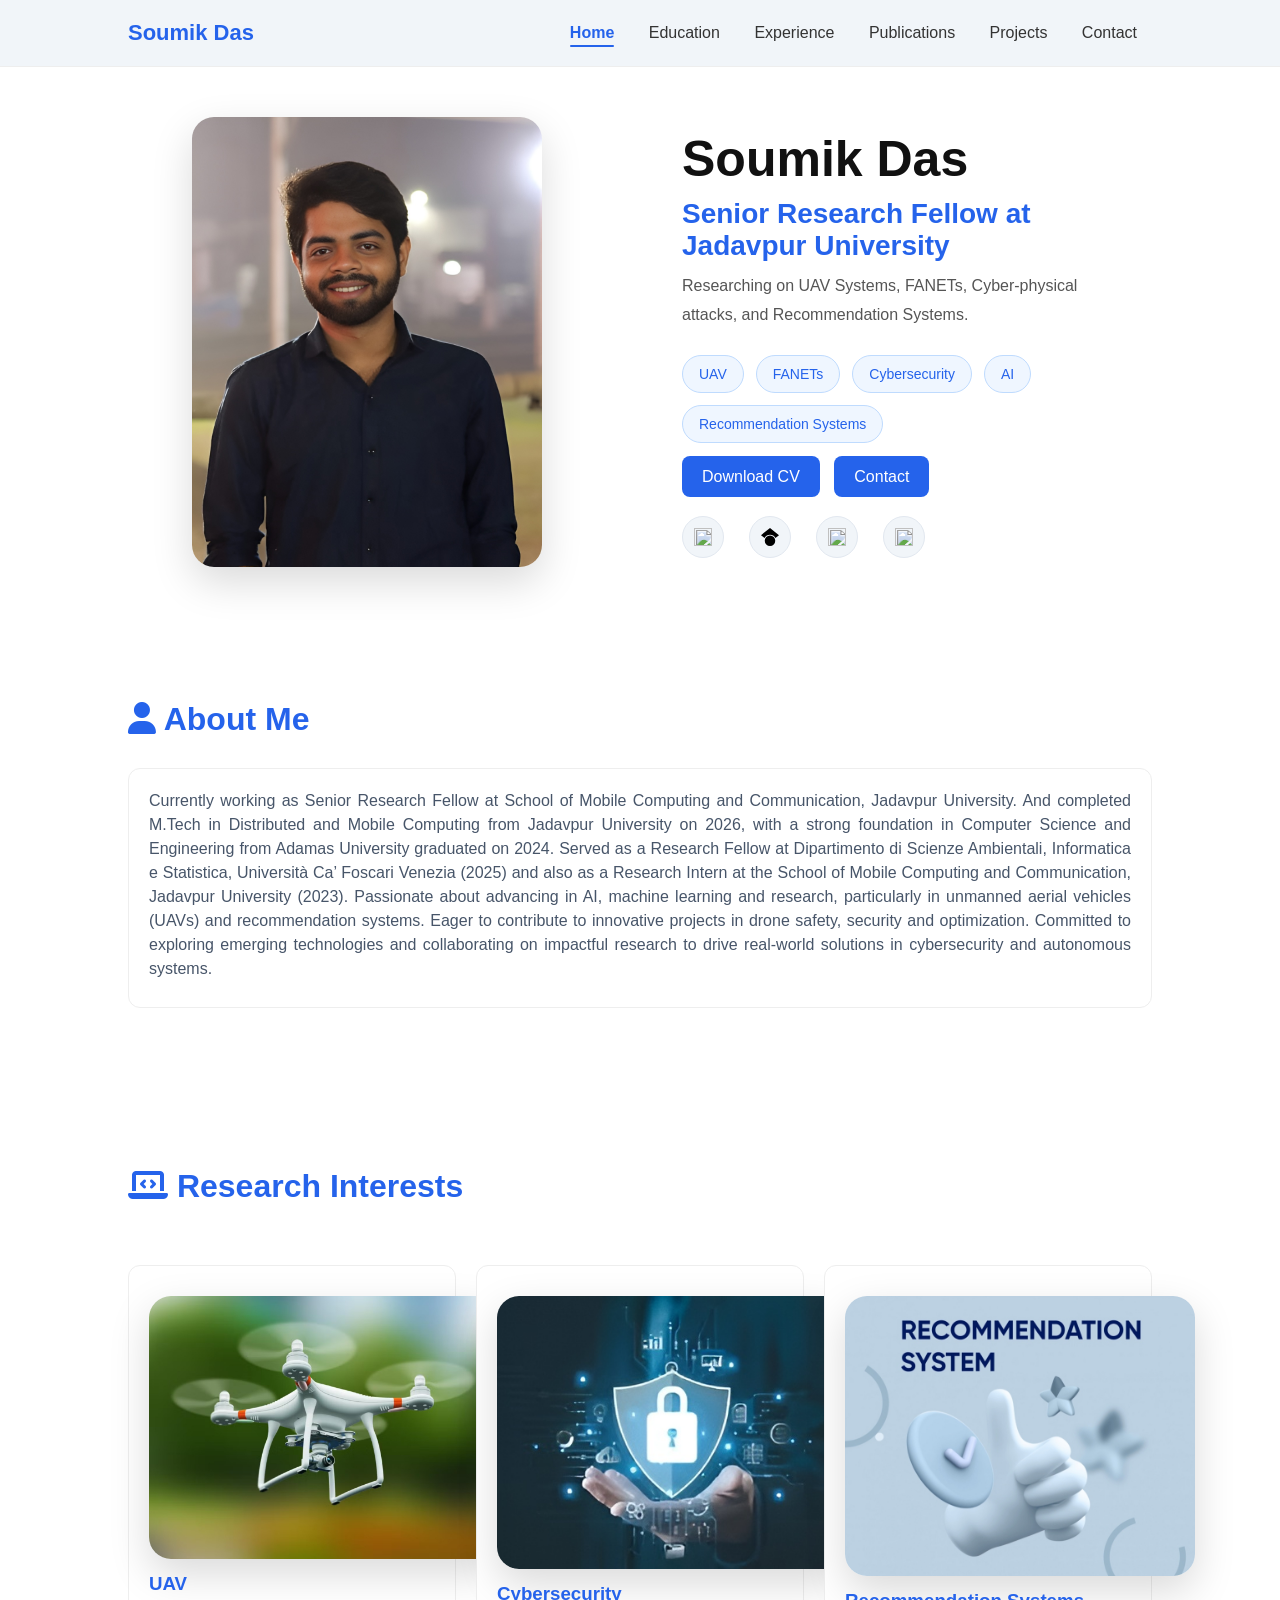
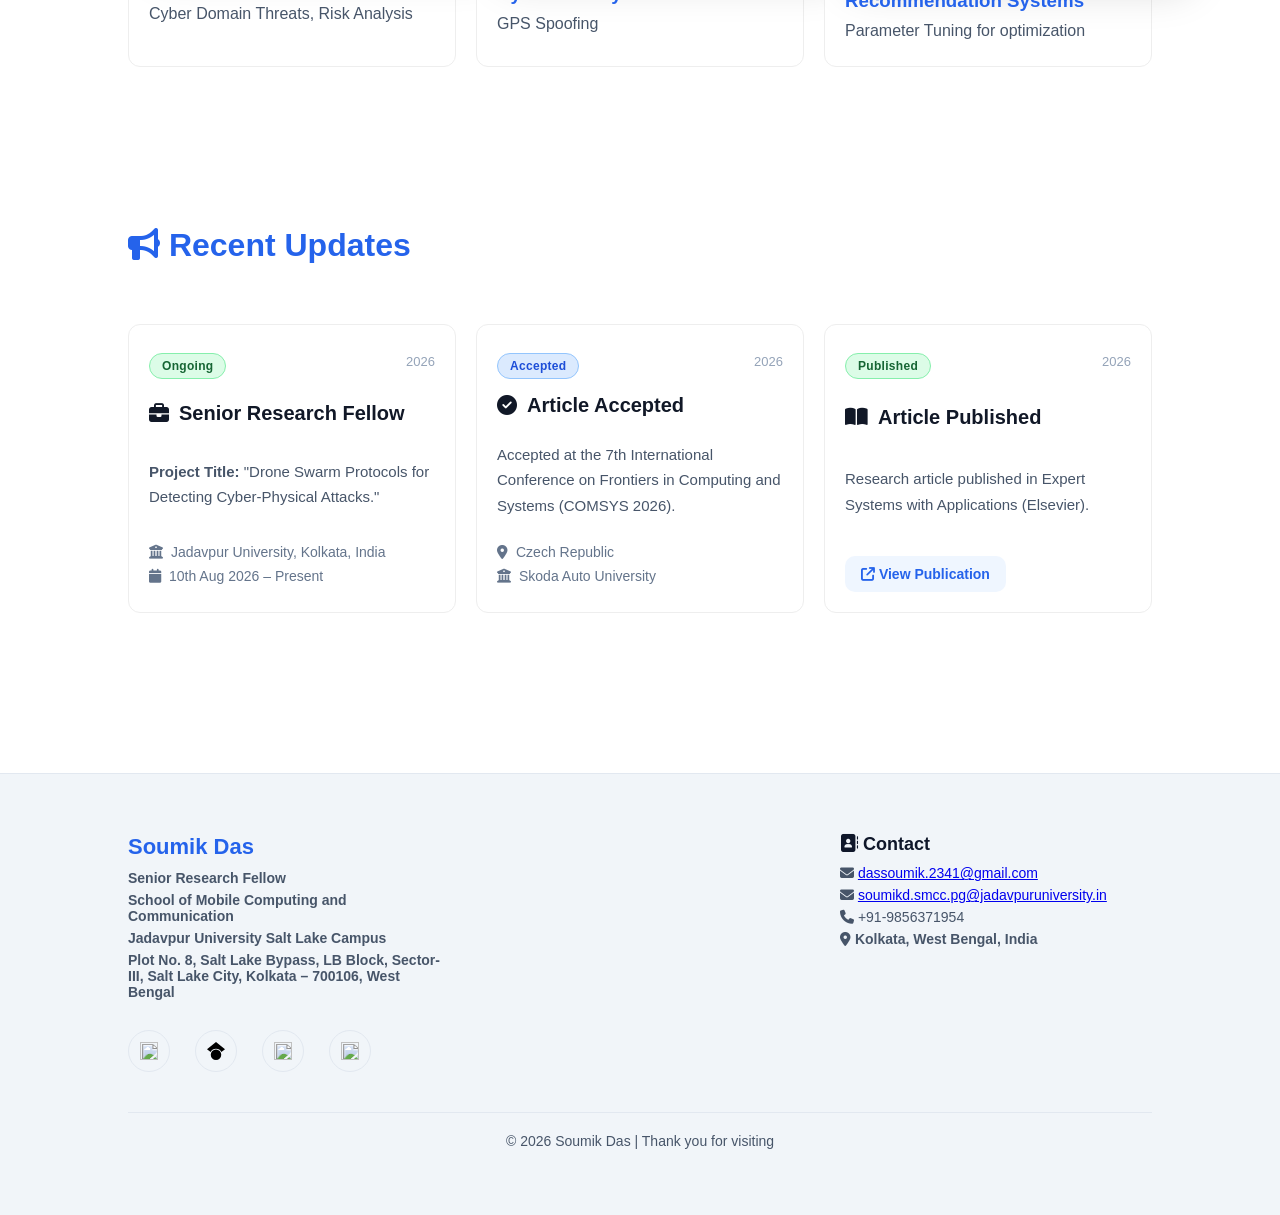
==== commit dc347ecd: "Update index.html" ====
--- a/index.html
+++ b/index.html
@@ -51,7 +51,7 @@
     </h2>
 
     <p class="hero-description">
-      Researching UAV Systems, FANETs, Cyber-physical attacks, and Recommendation Systems.
+      Researching on UAV Systems, FANETs, Cyber-physical attacks, and Recommendation Systems.
     </p>
 
     <div class="hero-tags">
@@ -97,7 +97,7 @@
 
   <div class="card about-card">
     <p>
-      Completed M.Tech in Distributed and Mobile Computing from Jadavpur University, with a strong foundation in Computer Science and Engineering from Adamas University. 
+      Currently working as Senior Research Fellow at School of Mobile Computing and Communication, Jadavpur University. And completed M.Tech in Distributed and Mobile Computing from Jadavpur University on 2026, with a strong foundation in Computer Science and Engineering from Adamas University graduated on 2024. 
       Served as a Research Fellow at Dipartimento di Scienze Ambientali, Informatica e Statistica, Università Ca’ Foscari Venezia (2025) and also as a Research Intern at the School of Mobile Computing and Communication, Jadavpur University (2023). 
       Passionate about advancing in AI, machine learning and research, particularly in unmanned aerial vehicles (UAVs) and recommendation systems. 
       Eager to contribute to innovative projects in drone safety, security and optimization. 
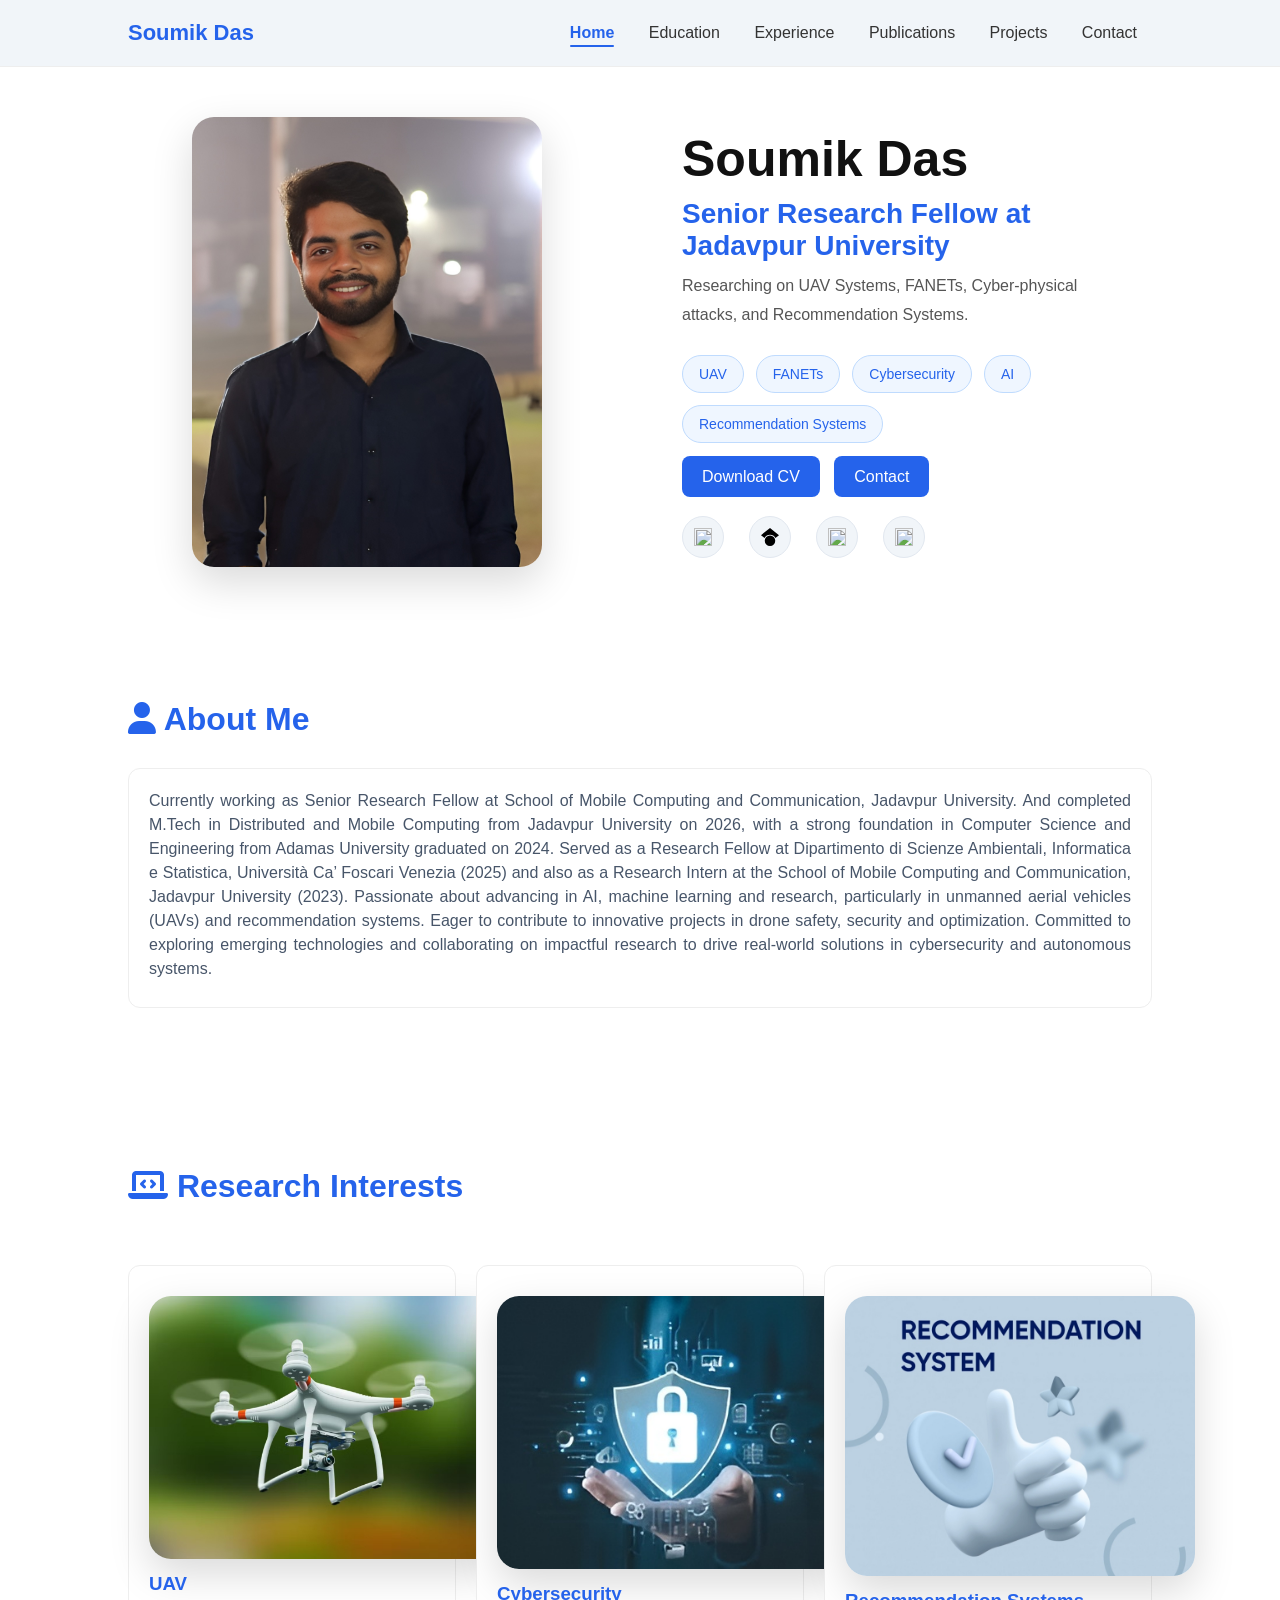
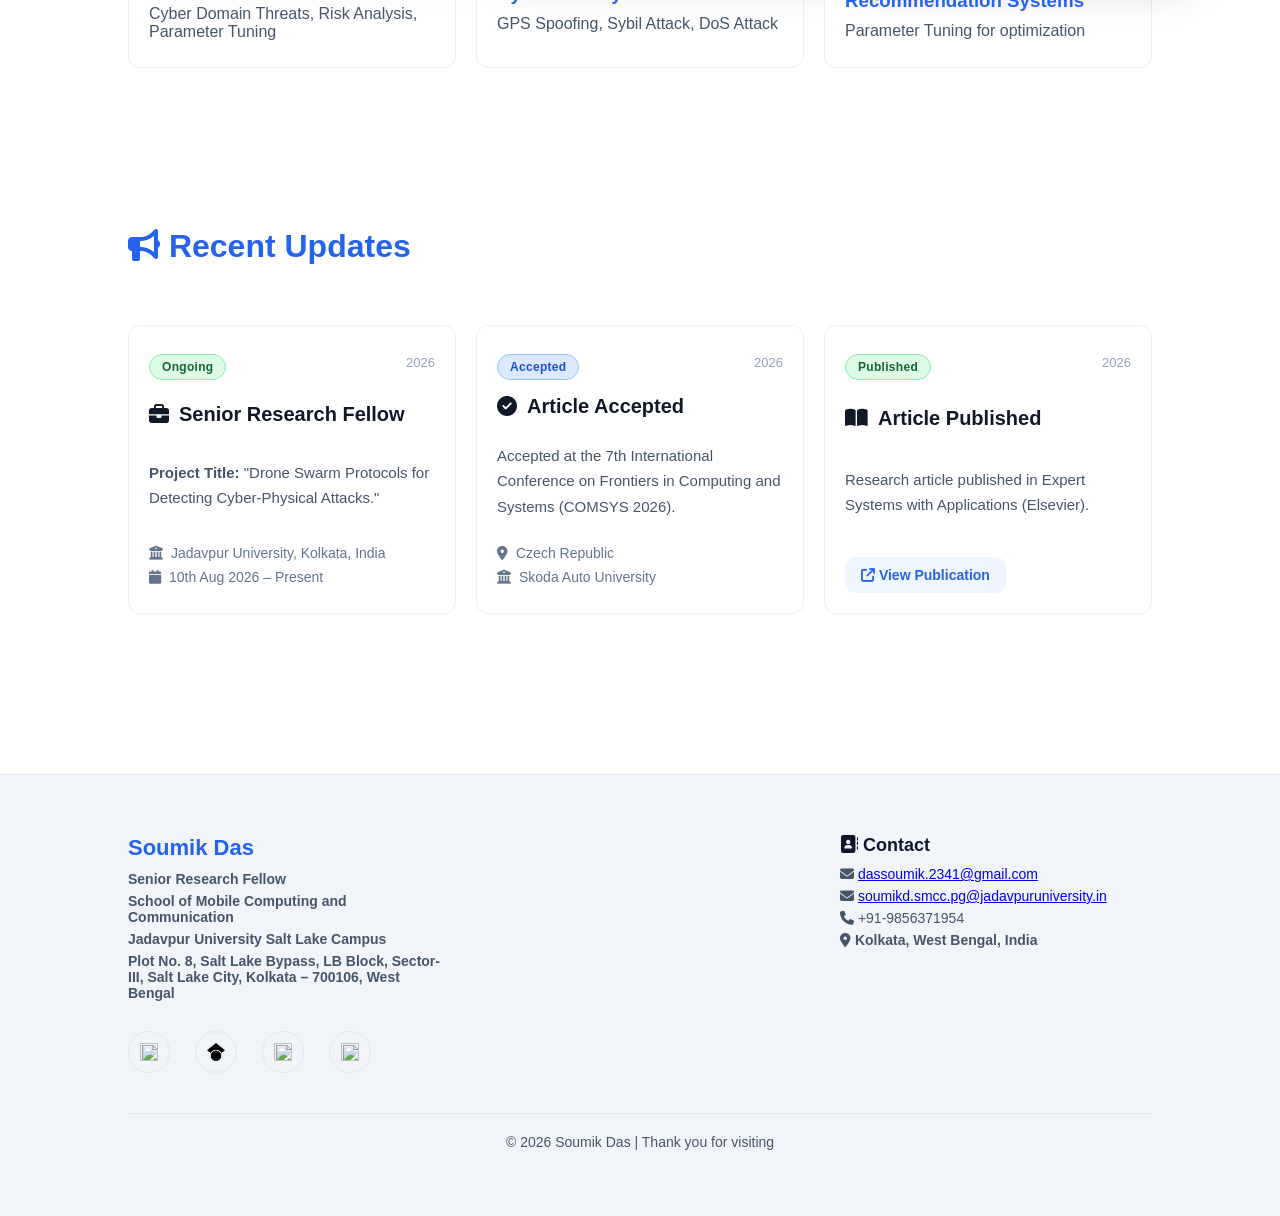
==== commit bba7c509: "Update index.html" ====
--- a/index.html
+++ b/index.html
@@ -118,13 +118,13 @@
     <div class="card hero-image">
       <img src="Images/uav.jpg">
       <h3>UAV</h3>
-      <p>Cyber Domain Threats, Risk Analysis</p>
+      <p>Cyber Domain Threats, Risk Analysis, Parameter Tuning</p>
     </div>
 
     <div class="card hero-image">
       <img src="Images/cybersecurity.jpg">
       <h3>Cybersecurity</h3>
-      <p>GPS Spoofing</p>
+      <p>GPS Spoofing, Sybil Attack, DoS Attack</p>
     </div>
 
     <div class="card hero-image">
